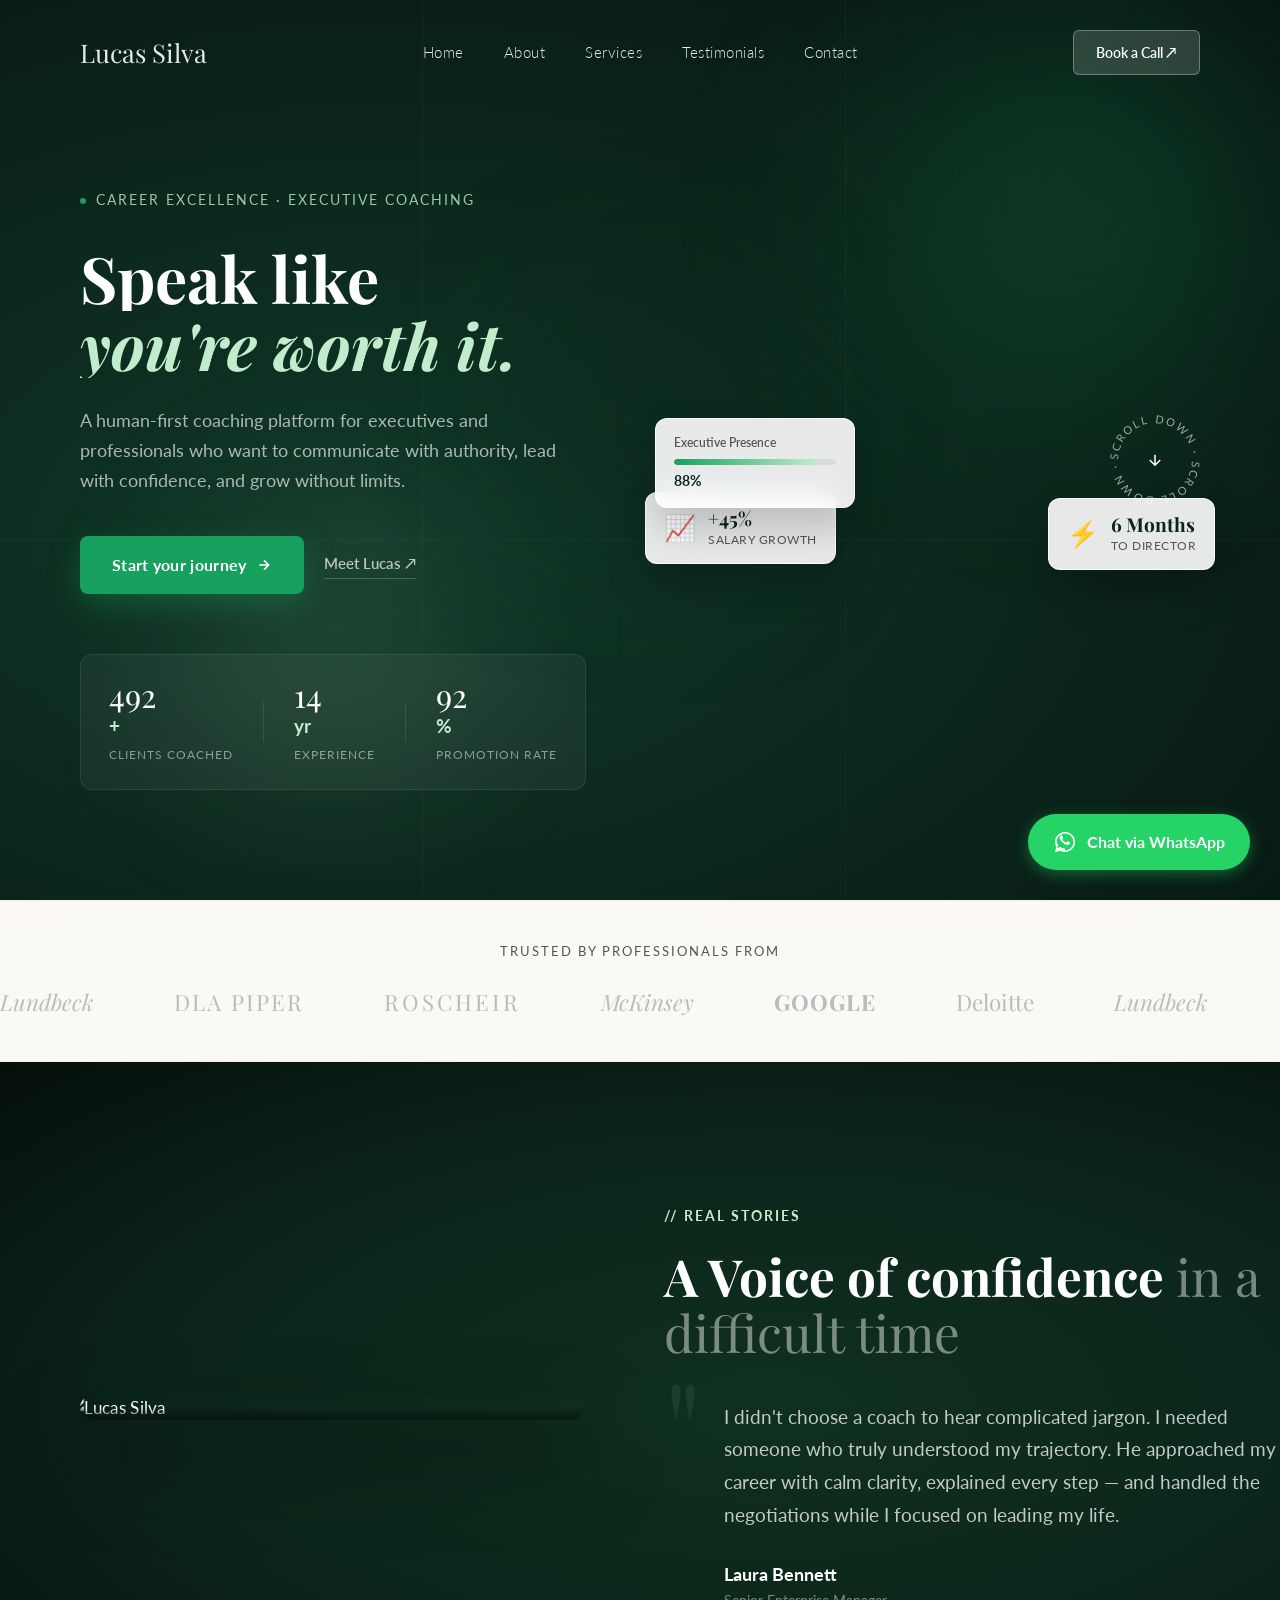
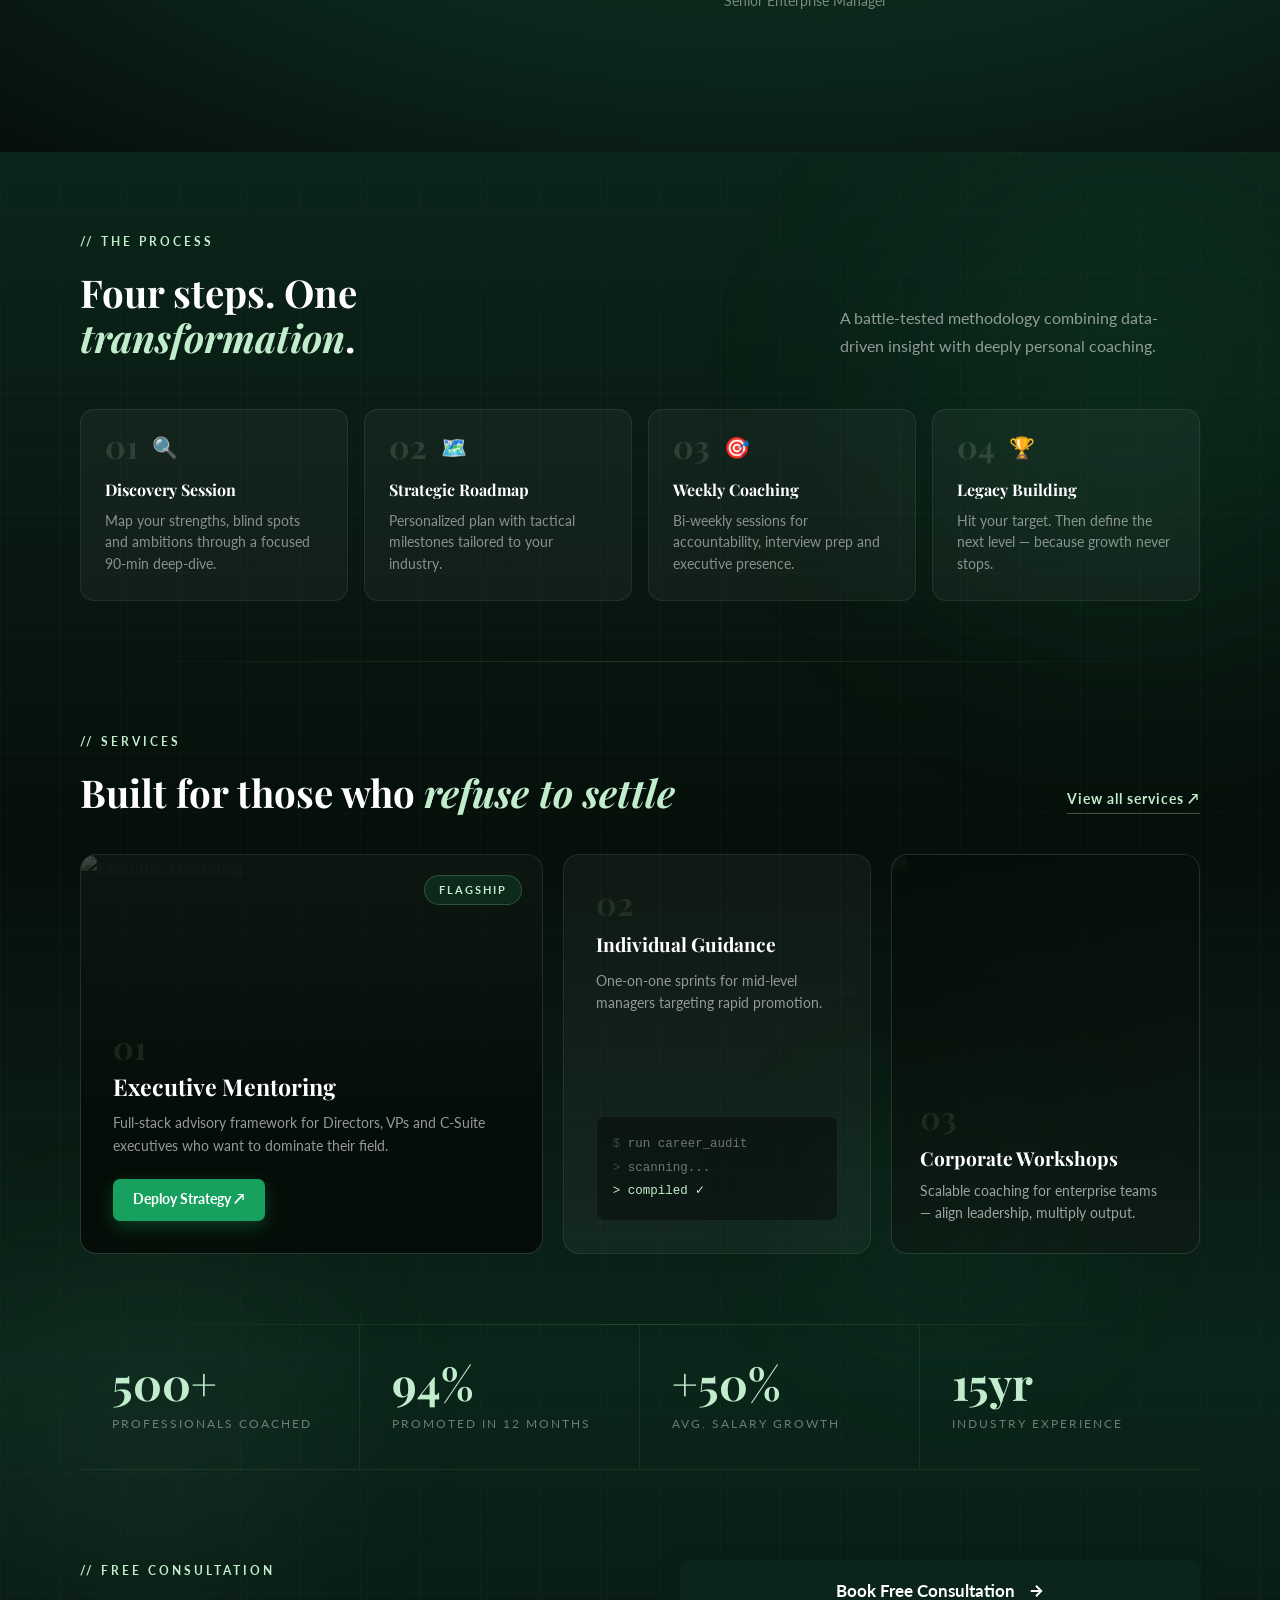
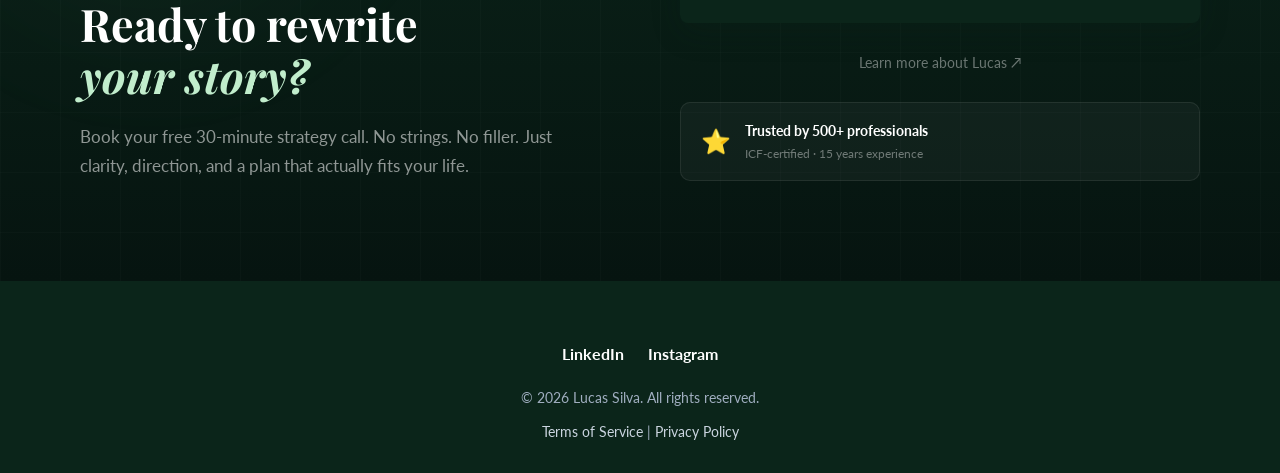
==== index.html @ 9489b270 "Add files via upload" ====
<!DOCTYPE html>
<html lang="en">
<head>
    <meta charset="UTF-8">
    <meta name="viewport" content="width=device-width, initial-scale=1.0">
    <title>Lucas Silva | Career Coach</title>
    <meta name="description" content="Lucas Silva — elite career coaching for executives and professionals who refuse to settle. Transform your trajectory.">
    <link href="https://fonts.googleapis.com/css2?family=Playfair+Display:ital,wght@0,600;0,700;1,600&family=Lato:wght@300;400;700&display=swap" rel="stylesheet">
    <link rel="stylesheet" href="style.css">
</head>
<body>

    <!-- Navigation -->
    <nav id="main-nav" class="nav-transparent">
        <div class="container nav-container">
            <a href="index.html" class="logo">Lucas Silva</a>
            <div class="nav-links">
                <a href="index.html">Home</a>
                <a href="about.html">About</a>
                <a href="services.html">Services</a>
                <a href="testimonials.html">Testimonials</a>
                <a href="index.html#consultation">Contact</a>
            </div>
            <a href="#consultation" class="nav-cta-btn">Book a Call ↗</a>
        </div>
    </nav>

    <!-- ============================================================
         HERO — Full-Screen Immersive with Cursor Trail & Split Layout
    ============================================================ -->
    <section class="hero-v2" id="hero">
        <!-- Animated background texture -->
        <div class="hero-bg-mesh">
            <div class="mesh-orb orb-1"></div>
            <div class="mesh-orb orb-2"></div>
            <div class="mesh-orb orb-3"></div>
        </div>

        <!-- Grid lines decoration -->
        <div class="hero-grid-lines">
            <div class="hgl hgl-1"></div>
            <div class="hgl hgl-2"></div>
            <div class="hgl hgl-3"></div>
        </div>

        <!-- Left column: Typography -->
        <div class="hero-v2-content">
            <div class="hero-eyebrow">
                <span class="eyebrow-dot"></span>
                <span>Career Excellence · Executive Coaching</span>
            </div>

            <h1 class="hero-v2-headline">
                <span class="line-reveal line-1">Speak like</span>
                <span class="line-reveal line-2">you're worth it.</span>
            </h1>

            <p class="hero-v2-sub">A human-first coaching platform for executives and professionals who want to communicate with authority, lead with confidence, and grow without limits.</p>

            <div class="hero-v2-actions">
                <a href="#consultation" class="hero-cta-primary">
                    Start your journey
                    <svg width="16" height="16" viewBox="0 0 24 24" fill="none" stroke="currentColor" stroke-width="2.5"><path d="M5 12h14M12 5l7 7-7 7"/></svg>
                </a>
                <a href="about.html" class="hero-cta-ghost">Meet Lucas ↗</a>
            </div>

            <!-- Live metrics row -->
            <div class="hero-metrics-strip">
                <div class="metric-item">
                    <span class="metric-num" data-target="500">0</span><span class="metric-unit">+</span>
                    <span class="metric-desc">Clients Coached</span>
                </div>
                <div class="metric-divider"></div>
                <div class="metric-item">
                    <span class="metric-num" data-target="15">0</span><span class="metric-unit">yr</span>
                    <span class="metric-desc">Experience</span>
                </div>
                <div class="metric-divider"></div>
                <div class="metric-item">
                    <span class="metric-num" data-target="94">0</span><span class="metric-unit">%</span>
                    <span class="metric-desc">Promotion Rate</span>
                </div>
            </div>
        </div>

        <!-- Right column: Portrait + floating UI cards -->
        <div class="hero-v2-visual">
            <div class="hero-portrait-wrap">
                <img src="joao_hero.png" alt="Lucas Silva" class="hero-portrait-img" id="heroPortrait">

                <!-- Floating stat cards -->
                <div class="float-card fc-1">
                    <div class="fc-icon">📈</div>
                    <div class="fc-text">
                        <span class="fc-val">+45%</span>
                        <span class="fc-label">Salary growth</span>
                    </div>
                </div>

                <div class="float-card fc-2">
                    <div class="fc-icon">⚡</div>
                    <div class="fc-text">
                        <span class="fc-val">6 Months</span>
                        <span class="fc-label">To Director</span>
                    </div>
                </div>

                <div class="float-card fc-3">
                    <div class="fc-bar-wrap">
                        <div class="fc-bar-label">Executive Presence</div>
                        <div class="fc-bar-track"><div class="fc-bar-fill" style="width:88%"></div></div>
                        <div class="fc-bar-pct">88%</div>
                    </div>
                </div>

                <!-- Scroll cue badge -->
                <div class="hero-scroll-badge">
                    <div class="scroll-ring">
                        <svg class="scroll-ring-text" viewBox="0 0 100 100" width="100" height="100">
                            <path id="scroll-circle" d="M 50,50 m -37,0 a 37,37 0 1,1 74,0 a 37,37 0 1,1 -74,0" fill="none"/>
                            <text>
                                <textPath href="#scroll-circle" startOffset="0%">scroll down · scroll down · scroll · </textPath>
                            </text>
                        </svg>
                        <svg class="scroll-arrow" width="18" height="18" viewBox="0 0 24 24" fill="none" stroke="currentColor" stroke-width="2"><path d="M12 5v14M5 12l7 7 7-7"/></svg>
                    </div>
                </div>
            </div>
        </div>
    </section>

    <!-- ============================================================
         MARQUEE TRUST BAR (auto-scrolling logos)
    ============================================================ -->
    <div class="trust-marquee-wrap">
        <p class="trust-marquee-label">Trusted by professionals from</p>
        <div class="trust-marquee">
            <div class="marquee-track">
                <span class="mq-logo" style="font-family: 'Playfair Display', serif; font-style: italic;">Lundbeck</span>
                <span class="mq-logo" style="letter-spacing: 2px; font-weight: 300;">DLA PIPER</span>
                <span class="mq-logo" style="letter-spacing: 3px;">ROSCHEIR</span>
                <span class="mq-logo" style="font-style: italic;">McKinsey</span>
                <span class="mq-logo" style="font-weight: 700; letter-spacing: 1px;">GOOGLE</span>
                <span class="mq-logo">Deloitte</span>
                <!-- Duplicate for infinite loop -->
                <span class="mq-logo" style="font-family: 'Playfair Display', serif; font-style: italic;">Lundbeck</span>
                <span class="mq-logo" style="letter-spacing: 2px; font-weight: 300;">DLA PIPER</span>
                <span class="mq-logo" style="letter-spacing: 3px;">ROSCHEIR</span>
                <span class="mq-logo" style="font-style: italic;">McKinsey</span>
                <span class="mq-logo" style="font-weight: 700; letter-spacing: 1px;">GOOGLE</span>
                <span class="mq-logo">Deloitte</span>
            </div>
        </div>
    </div>

    <!-- ============================================================
         EDITORIAL ABOUT (Real client quote with big portrait)
    ============================================================ -->
    <section class="editorial-dark">
        <div class="editorial-grid">
            <div class="editorial-image hidden-fade-up">
                <img src="joao_profile.png" alt="Lucas Silva">
            </div>
            <div class="editorial-content">
                <span class="editorial-tag">// Real Stories</span>
                <h2 class="hidden-fade-up">A Voice of confidence <span class="text-muted">in a difficult time</span></h2>

                <div class="editorial-quote-block hidden-fade-up">
                    <div class="large-quote-mark">"</div>
                    <div class="quote-text">
                        <p>I didn't choose a coach to hear complicated jargon. I needed someone who truly understood my trajectory. He approached my career with calm clarity, explained every step — and handled the negotiations while I focused on leading my life.</p>
                        <div class="quote-author">
                            <span class="author-name">Laura Bennett</span>
                            <span class="author-title">Senior Enterprise Manager</span>
                        </div>
                    </div>
                </div>
            </div>
        </div>
    </section>


    <!-- ============================================================
         LOWER HOME — One seamless dark mega-block
         Process → Services → Stats → CTA
    ============================================================ -->
    <div style="background: linear-gradient(180deg, #0b251a 0%, #060f0a 40%, #0b251a 70%, #061410 100%); position: relative; overflow: hidden;">

        <!-- Decorative orbs (shared across all sub-sections) -->
        <div style="position:absolute; width:700px; height:700px; background:radial-gradient(circle, rgba(24,160,94,0.12) 0%, transparent 70%); border-radius:50%; filter:blur(80px); top:-100px; right:-200px; pointer-events:none;"></div>
        <div style="position:absolute; width:500px; height:500px; background:radial-gradient(circle, rgba(193,237,204,0.06) 0%, transparent 70%); border-radius:50%; filter:blur(80px); bottom:200px; left:-100px; pointer-events:none;"></div>
        <div style="position:absolute; width:400px; height:400px; background:radial-gradient(circle, rgba(24,160,94,0.08) 0%, transparent 70%); border-radius:50%; filter:blur(60px); top:50%; right:10%; pointer-events:none;"></div>

        <!-- Subtle grid texture overlay -->
        <div style="position:absolute; inset:0; background-image: linear-gradient(rgba(255,255,255,0.015) 1px, transparent 1px), linear-gradient(90deg, rgba(255,255,255,0.015) 1px, transparent 1px); background-size: 60px 60px; pointer-events:none; z-index:0;"></div>

        <div style="position:relative; z-index:2; max-width:1200px; margin:0 auto; padding:0 40px;">

            <!-- ─── PROCESS STRIP ─── -->
            <div style="padding: 80px 0 60px;" class="hidden-fade-up">

                <div style="display:flex; align-items:flex-end; justify-content:space-between; margin-bottom:50px; gap:20px; flex-wrap:wrap;">
                    <div>
                        <div class="green-label">// THE PROCESS</div>
                        <h2 class="dark-headline" style="font-size:clamp(1.8rem,3vw,2.6rem); margin-bottom:0; max-width:460px;">Four steps. One <em>transformation</em>.</h2>
                    </div>
                    <p class="dark-subtext" style="max-width:360px; font-size:1rem;">A battle-tested methodology combining data-driven insight with deeply personal coaching.</p>
                </div>

                <!-- Horizontal numbered steps — compact -->
                <div style="display:grid; grid-template-columns:repeat(4,1fr); gap:16px;">
                    <div class="process-step-pill hidden-fade-up" style="transition-delay:0s">
                        <div style="display:flex; align-items:center; gap:14px; padding:20px 24px 14px;">
                            <span style="font-family:var(--font-heading); font-size:2rem; color:rgba(193,237,204,0.15); font-weight:700; line-height:1; flex-shrink:0;">01</span>
                            <span style="font-size:1.3rem;">🔍</span>
                        </div>
                        <div style="padding:0 24px 24px;">
                            <h4 style="color:white; font-size:1rem; margin-bottom:8px; font-weight:700;">Discovery Session</h4>
                            <p style="color:rgba(255,255,255,0.5); font-size:0.85rem; line-height:1.6; margin:0;">Map your strengths, blind spots and ambitions through a focused 90-min deep-dive.</p>
                        </div>
                        <div class="step-bar-accent"></div>
                    </div>

                    <div class="process-step-pill hidden-fade-up" style="transition-delay:0.08s">
                        <div style="display:flex; align-items:center; gap:14px; padding:20px 24px 14px;">
                            <span style="font-family:var(--font-heading); font-size:2rem; color:rgba(193,237,204,0.15); font-weight:700; line-height:1; flex-shrink:0;">02</span>
                            <span style="font-size:1.3rem;">🗺️</span>
                        </div>
                        <div style="padding:0 24px 24px;">
                            <h4 style="color:white; font-size:1rem; margin-bottom:8px; font-weight:700;">Strategic Roadmap</h4>
                            <p style="color:rgba(255,255,255,0.5); font-size:0.85rem; line-height:1.6; margin:0;">Personalized plan with tactical milestones tailored to your industry.</p>
                        </div>
                        <div class="step-bar-accent"></div>
                    </div>

                    <div class="process-step-pill hidden-fade-up" style="transition-delay:0.16s">
                        <div style="display:flex; align-items:center; gap:14px; padding:20px 24px 14px;">
                            <span style="font-family:var(--font-heading); font-size:2rem; color:rgba(193,237,204,0.15); font-weight:700; line-height:1; flex-shrink:0;">03</span>
                            <span style="font-size:1.3rem;">🎯</span>
                        </div>
                        <div style="padding:0 24px 24px;">
                            <h4 style="color:white; font-size:1rem; margin-bottom:8px; font-weight:700;">Weekly Coaching</h4>
                            <p style="color:rgba(255,255,255,0.5); font-size:0.85rem; line-height:1.6; margin:0;">Bi-weekly sessions for accountability, interview prep and executive presence.</p>
                        </div>
                        <div class="step-bar-accent"></div>
                    </div>

                    <div class="process-step-pill hidden-fade-up" style="transition-delay:0.24s">
                        <div style="display:flex; align-items:center; gap:14px; padding:20px 24px 14px;">
                            <span style="font-family:var(--font-heading); font-size:2rem; color:rgba(193,237,204,0.15); font-weight:700; line-height:1; flex-shrink:0;">04</span>
                            <span style="font-size:1.3rem;">🏆</span>
                        </div>
                        <div style="padding:0 24px 24px;">
                            <h4 style="color:white; font-size:1rem; margin-bottom:8px; font-weight:700;">Legacy Building</h4>
                            <p style="color:rgba(255,255,255,0.5); font-size:0.85rem; line-height:1.6; margin:0;">Hit your target. Then define the next level — because growth never stops.</p>
                        </div>
                        <div class="step-bar-accent"></div>
                    </div>
                </div>
            </div>

            <!-- Divider line -->
            <div style="height:1px; background:linear-gradient(90deg, transparent, rgba(193,237,204,0.15), transparent); margin:0 0 70px;"></div>

            <!-- ─── SERVICES GRID ─── -->
            <div style="padding-bottom:70px;" class="hidden-fade-up">
                <div style="display:flex; align-items:flex-end; justify-content:space-between; margin-bottom:40px; gap:20px;">
                    <div>
                        <div class="green-label">// SERVICES</div>
                        <h2 class="dark-headline" style="font-size:clamp(1.8rem,3vw,2.6rem); margin-bottom:0;">Built for those who <em>refuse to settle</em></h2>
                    </div>
                    <a href="services.html" style="color:var(--secondary-color); font-size:0.85rem; font-weight:700; letter-spacing:1px; border-bottom:1px solid rgba(193,237,204,0.3); padding-bottom:2px; white-space:nowrap; transition:color 0.2s;">View all services ↗</a>
                </div>

                <!-- 3-col asymmetric grid -->
                <div style="display:grid; grid-template-columns:1.5fr 1fr 1fr; gap:20px; min-height:400px;">

                    <!-- Card A: Executive (tall, image bg) -->
                    <div class="svc-card-dark" style="position:relative; overflow:hidden; min-height:380px; display:flex; flex-direction:column; justify-content:flex-end; padding:0;">
                        <img src="joao_hero.png" alt="Executive Mentoring" style="position:absolute; inset:0; width:100%; height:100%; object-fit:cover; object-position:top center; opacity:0.3; filter:saturate(0.5); transition:transform 0.6s ease; transform-origin:center;">
                        <div style="position:absolute; inset:0; background:linear-gradient(to top, rgba(4,12,7,0.97) 35%, rgba(4,12,7,0.25) 100%);"></div>
                        <div style="position:absolute; top:20px; right:20px; background:rgba(24,160,94,0.15); border:1px solid rgba(193,237,204,0.2); border-radius:50px; padding:5px 14px; font-size:0.7rem; letter-spacing:2px; text-transform:uppercase; color:var(--secondary-color); font-weight:700;">Flagship</div>
                        <div style="position:relative; z-index:2; padding:32px;">
                            <div style="font-family:var(--font-heading); font-size:2rem; color:rgba(193,237,204,0.1); font-weight:700; line-height:1; margin-bottom:10px;">01</div>
                            <h3 style="color:white; font-size:1.45rem; margin-bottom:10px; line-height:1.2;">Executive Mentoring</h3>
                            <p style="color:rgba(255,255,255,0.58); font-size:0.88rem; line-height:1.65; margin-bottom:22px;">Full-stack advisory framework for Directors, VPs and C-Suite executives who want to dominate their field.</p>
                            <a href="services.html" style="display:inline-flex; align-items:center; gap:8px; background:var(--accent-color); color:white; padding:10px 20px; border-radius:7px; font-weight:700; font-size:0.85rem; box-shadow:0 6px 18px rgba(24,160,94,0.32); transition:transform 0.2s, background 0.2s;">Deploy Strategy ↗</a>
                        </div>
                    </div>

                    <!-- Card B: Individual -->
                    <div class="svc-card-dark" style="display:flex; flex-direction:column; justify-content:space-between;">
                        <div>
                            <div style="font-family:var(--font-heading); font-size:2rem; color:rgba(193,237,204,0.1); font-weight:700; line-height:1; margin-bottom:10px;">02</div>
                            <h3 style="color:white; font-size:1.2rem; margin-bottom:10px;">Individual Guidance</h3>
                            <p style="color:rgba(255,255,255,0.55); font-size:0.85rem; line-height:1.65;">One-on-one sprints for mid-level managers targeting rapid promotion.</p>
                        </div>
                        <div style="background:rgba(0,0,0,0.35); border:1px solid rgba(255,255,255,0.06); border-radius:8px; padding:16px; font-family:monospace; font-size:0.78rem; color:rgba(255,255,255,0.4); line-height:1.9; margin-top:24px;">
                            <span style="color:rgba(255,255,255,0.2);">$ </span>run career_audit<br>
                            <span style="color:rgba(255,255,255,0.2);">&gt; </span>scanning...<br>
                            <span style="color:var(--secondary-color);">&gt; compiled ✓</span>
                        </div>
                    </div>

                    <!-- Card C: Workshops (image) -->
                    <div class="svc-card-dark" style="position:relative; overflow:hidden; min-height:320px; padding:0;">
                        <img src="joao_workshop.png" alt="Workshops" style="position:absolute; inset:0; width:100%; height:100%; object-fit:cover; object-position:center; opacity:0.45; filter:brightness(0.7); transition:transform 0.6s ease;">
                        <div style="position:absolute; inset:0; background:linear-gradient(160deg, rgba(4,12,7,0.9) 0%, rgba(4,12,7,0.4) 100%);"></div>
                        <div style="position:relative; z-index:2; padding:28px; height:100%; display:flex; flex-direction:column; justify-content:flex-end;">
                            <div style="font-family:var(--font-heading); font-size:2rem; color:rgba(193,237,204,0.1); font-weight:700; line-height:1; margin-bottom:10px;">03</div>
                            <h3 style="color:white; font-size:1.2rem; margin-bottom:8px;">Corporate Workshops</h3>
                            <p style="color:rgba(255,255,255,0.6); font-size:0.85rem; line-height:1.6;">Scalable coaching for enterprise teams — align leadership, multiply output.</p>
                        </div>
                    </div>
                </div>
            </div>

            <!-- Divider -->
            <div style="height:1px; background:linear-gradient(90deg, transparent, rgba(193,237,204,0.15), transparent); margin:0 0 0;"></div>

            <!-- ─── STATS STRIP ─── -->
            <div style="display:grid; grid-template-columns:repeat(4,1fr); border-bottom:1px solid rgba(193,237,204,0.08);" class="hidden-fade-up">
                <div style="padding:36px 32px; border-right:1px solid rgba(255,255,255,0.06);">
                    <div style="font-family:var(--font-heading); font-size:2.8rem; color:var(--secondary-color); font-weight:700; line-height:1; margin-bottom:8px;">500+</div>
                    <div style="font-size:0.75rem; letter-spacing:2px; text-transform:uppercase; color:rgba(255,255,255,0.4);">Professionals Coached</div>
                </div>
                <div style="padding:36px 32px; border-right:1px solid rgba(255,255,255,0.06);">
                    <div style="font-family:var(--font-heading); font-size:2.8rem; color:var(--secondary-color); font-weight:700; line-height:1; margin-bottom:8px;">94%</div>
                    <div style="font-size:0.75rem; letter-spacing:2px; text-transform:uppercase; color:rgba(255,255,255,0.4);">Promoted in 12 months</div>
                </div>
                <div style="padding:36px 32px; border-right:1px solid rgba(255,255,255,0.06);">
                    <div style="font-family:var(--font-heading); font-size:2.8rem; color:var(--secondary-color); font-weight:700; line-height:1; margin-bottom:8px;">+50%</div>
                    <div style="font-size:0.75rem; letter-spacing:2px; text-transform:uppercase; color:rgba(255,255,255,0.4);">Avg. Salary Growth</div>
                </div>
                <div style="padding:36px 32px;">
                    <div style="font-family:var(--font-heading); font-size:2.8rem; color:var(--secondary-color); font-weight:700; line-height:1; margin-bottom:8px;">15yr</div>
                    <div style="font-size:0.75rem; letter-spacing:2px; text-transform:uppercase; color:rgba(255,255,255,0.4);">Industry Experience</div>
                </div>
            </div>

            <!-- ─── CTA ─── -->
            <div style="padding:90px 0 100px; display:grid; grid-template-columns:1fr 1fr; gap:80px; align-items:center;" class="hidden-section"><span id="consultation" style="position:absolute; margin-top:-80px;"></span>
                <div>
                    <div class="green-label">// FREE CONSULTATION</div>
                    <h2 class="dark-headline" style="font-size:clamp(2rem,3.5vw,3rem); margin-bottom:20px;">Ready to rewrite<br><em>your story?</em></h2>
                    <p style="color:rgba(255,255,255,0.55); font-size:1.05rem; line-height:1.75;">Book your free 30-minute strategy call. No strings. No filler. Just clarity, direction, and a plan that actually fits your life.</p>
                </div>
                <div style="display:flex; flex-direction:column; gap:16px; align-items:flex-start;">
                    <a href="https://wa.me/1234567890?text=Hello,%20I%E2%80%99m%20interested%20in%20booking%20a%20consultation%20with%20Jo%C3%A3o%20Silva."
                       class="cta-button-v2" target="_blank" rel="noopener noreferrer" style="width:100%; display:flex; justify-content:center;">
                       Book Free Consultation
                       <svg width="18" height="18" viewBox="0 0 24 24" fill="none" stroke="currentColor" stroke-width="2.5"><path d="M5 12h14M12 5l7 7-7 7"/></svg>
                    </a>
                    <a href="about.html" style="display:flex; align-items:center; gap:10px; color:rgba(255,255,255,0.4); font-size:0.9rem; transition:color 0.2s; width:100%; justify-content:center; padding:12px;">
                        Learn more about Lucas ↗
                    </a>
                    <!-- Trust signal -->
                    <div style="background:rgba(255,255,255,0.04); border:1px solid rgba(255,255,255,0.08); border-radius:10px; padding:16px 20px; width:100%; display:flex; align-items:center; gap:14px;">
                        <div style="font-size:1.5rem;">⭐</div>
                        <div>
                            <div style="color:white; font-weight:700; font-size:0.9rem; margin-bottom:2px;">Trusted by 500+ professionals</div>
                            <div style="color:rgba(255,255,255,0.4); font-size:0.78rem;">ICF-certified · 15 years experience</div>
                        </div>
                    </div>
                </div>
            </div>

        </div>
    </div>



    <!-- WhatsApp Floating Button -->
    <a href="https://wa.me/1234567890?text=Hello,%20I%E2%80%99m%20interested%20in%20booking%20a%20consultation%20with%20Jo%C3%A3o%20Silva." class="whatsapp-float" target="_blank" rel="noopener noreferrer">
        <svg viewBox="0 0 32 32" width="24" height="24" fill="white">
            <path d="M16 2.667C8.636 2.667 2.667 8.636 2.667 16c0 2.344.609 4.615 1.765 6.615L2.667 29.333l6.896-1.807a13.23 13.23 0 006.437 1.672h.005c7.364 0 13.333-5.969 13.333-13.333S23.364 2.667 16 2.667zm0 21.933a11.11 11.11 0 01-5.698-1.573l-.406-.24-4.24 1.115 1.135-4.135-.265-.422A11.144 11.144 0 014.8 16c0-6.188 5.036-11.224 11.224-11.224S27.248 9.813 27.248 16c0 6.188-5.036 11.224-11.224 11.224zm6.162-8.411c-.339-.166-2.005-.989-2.318-1.104-.312-.115-.541-.166-.766.166-.234.339-.875 1.104-1.073 1.328-.193.234-.401.265-.74.099-.338-.166-1.432-.526-2.73-1.682-.136-.12-.266-.245-.391-.37-.88-.887-1.47-1.92-1.64-2.213-.172-.297-.015-.463.151-.63.156-.151.339-.396.505-.594.167-.193.224-.339.339-.562.115-.224.057-.427-.026-.594-.083-.166-.766-1.849-1.052-2.531-.281-.667-.568-.578-.766-.588h-.651c-.224 0-.594.083-.906.422-.312.339-1.198 1.172-1.198 2.854 0 1.682 1.224 3.307 1.396 3.536.167.224 2.417 3.693 5.86 5.177 2.146.927 3.016 1.057 3.979 1.005.958-.052 2.005-.818 2.286-1.61.281-.792.281-1.469.198-1.61-.083-.141-.307-.224-.651-.391v-.005z"></path>
        </svg>
        <span>Chat via WhatsApp</span>
    </a>

    <!-- Footer -->
    <footer>
        <div class="container footer-content">
            <div class="social-links">
                <a href="#" aria-label="LinkedIn">LinkedIn</a>
                <a href="#" aria-label="Instagram">Instagram</a>
            </div>
            <div class="footer-legal">
                <p>&copy; 2026 Lucas Silva. All rights reserved.</p>
                <p><a href="#">Terms of Service</a> | <a href="#">Privacy Policy</a></p>
            </div>
        </div>
    </footer>

    <script src="script.js"></script>
</body>
</html>
---- style.css ----
@import url('https://fonts.googleapis.com/css2?family=Playfair+Display:ital,wght@0,600;0,700;1,600&family=Lato:wght@300;400;700&display=swap');

/* ================================================================
   NEW HOME PAGE: Hero V2, Marquee, How-it-Works, Results
================================================================ */

/* --- NAV (glass scroll effect) --- */
#main-nav {
    position: fixed;
    top: 0; left: 0; width: 100%;
    z-index: 1000;
    transition: background 0.4s ease, box-shadow 0.4s ease;
    padding: 0;
}
#main-nav.nav-transparent { background: transparent; box-shadow: none; }
#main-nav.nav-scrolled {
    background: rgba(255,255,255,0.92);
    backdrop-filter: blur(12px);
    -webkit-backdrop-filter: blur(12px);
    box-shadow: 0 1px 20px rgba(0,0,0,0.06);
}
#main-nav.nav-scrolled .logo,
#main-nav.nav-scrolled .nav-links a { color: var(--primary-color); opacity: 1; }
#main-nav.nav-transparent .logo,
#main-nav.nav-transparent .nav-links a { color: white; opacity: 0.9; }
#main-nav.nav-transparent .logo { color: white; }
.nav-container { padding: 28px 40px; }
.nav-cta-btn {
    background: var(--accent-color);
    color: white;
    padding: 10px 22px;
    border-radius: 6px;
    font-weight: 600;
    font-size: 0.9rem;
    transition: transform 0.2s, background 0.2s;
}
.nav-cta-btn:hover { transform: translateY(-2px); background: var(--primary-color); color: white; }
#main-nav.nav-transparent .nav-cta-btn { background: rgba(255,255,255,0.15); border: 1px solid rgba(255,255,255,0.3); color: white; }
#main-nav.nav-transparent .nav-cta-btn:hover { background: white; color: var(--primary-color); }

/* --- HERO V2 --- */
.hero-v2 {
    position: relative;
    min-height: 100vh;
    background: radial-gradient(ellipse at 30% 60%, #103828 0%, #0b251a 55%, #061410 100%);
    display: grid;
    grid-template-columns: 1fr 1fr;
    align-items: center;
    overflow: hidden;
    padding: 0 80px;
    gap: 60px;
}
/* Animated mesh background */
.hero-bg-mesh { position: absolute; inset: 0; pointer-events: none; }
.mesh-orb {
    position: absolute;
    border-radius: 50%;
    filter: blur(80px);
    animation: orbFloat 12s ease-in-out infinite alternate;
}
.orb-1 { width: 600px; height: 600px; background: radial-gradient(circle, rgba(24,160,94,0.25) 0%, transparent 70%); top: -100px; right: -100px; animation-delay: 0s; }
.orb-2 { width: 400px; height: 400px; background: radial-gradient(circle, rgba(193,237,204,0.15) 0%, transparent 70%); bottom: 50px; left: 10%; animation-delay: -4s; }
.orb-3 { width: 300px; height: 300px; background: radial-gradient(circle, rgba(11,37,26,0.8) 0%, transparent 70%); top: 30%; left: 40%; animation-delay: -7s; }
@keyframes orbFloat {
    0% { transform: translate(0,0) scale(1); }
    100% { transform: translate(30px, -40px) scale(1.1); }
}

/* Grid lines overlay */
.hero-grid-lines { position: absolute; inset: 0; pointer-events: none; overflow: hidden; }
.hgl {
    position: absolute;
    background: rgba(255,255,255,0.03);
}
.hgl-1 { width: 1px; height: 100%; top: 0; left: 33%; }
.hgl-2 { width: 1px; height: 100%; top: 0; left: 66%; }
.hgl-3 { width: 100%; height: 1px; top: 60%; left: 0; }

/* Left content */
.hero-v2-content {
    position: relative;
    z-index: 10;
    padding: 160px 0 80px;
}
.hero-eyebrow {
    display: flex;
    align-items: center;
    gap: 10px;
    color: rgba(193,237,204,0.8);
    font-size: 0.85rem;
    letter-spacing: 2px;
    text-transform: uppercase;
    margin-bottom: 32px;
    font-family: var(--font-body);
}
.eyebrow-dot {
    width: 6px; height: 6px;
    background: var(--accent-color);
    border-radius: 50%;
    animation: pulseDot 2s infinite;
}

.hero-v2-headline {
    font-family: var(--font-heading);
    font-size: clamp(3rem, 5vw, 5.5rem);
    line-height: 1.05;
    color: white;
    margin-bottom: 28px;
    display: flex;
    flex-direction: column;
}
.line-reveal {
    display: block;
    overflow: hidden;
    animation: lineSlideIn 0.9s cubic-bezier(0.165, 0.84, 0.44, 1) both;
}
.line-1 { animation-delay: 0.2s; }
.line-2 {
    animation-delay: 0.4s;
    font-style: italic;
    color: var(--secondary-color);
}
@keyframes lineSlideIn {
    from { transform: translateY(100%); opacity: 0; }
    to   { transform: translateY(0);    opacity: 1; }
}

.hero-v2-sub {
    font-size: 1.1rem;
    color: rgba(255,255,255,0.65);
    line-height: 1.7;
    max-width: 480px;
    margin-bottom: 40px;
    animation: fadeUp 0.8s ease 0.6s both;
}
@keyframes fadeUp {
    from { opacity: 0; transform: translateY(20px); }
    to   { opacity: 1; transform: translateY(0); }
}

.hero-v2-actions {
    display: flex;
    align-items: center;
    gap: 20px;
    margin-bottom: 60px;
    animation: fadeUp 0.8s ease 0.8s both;
}
.hero-cta-primary {
    display: inline-flex;
    align-items: center;
    gap: 10px;
    background: var(--accent-color);
    color: white;
    padding: 16px 32px;
    border-radius: 8px;
    font-weight: 700;
    font-size: 1rem;
    letter-spacing: 0.3px;
    transition: transform 0.25s, box-shadow 0.25s, background 0.25s;
    box-shadow: 0 10px 30px rgba(24,160,94,0.35);
}
.hero-cta-primary:hover { transform: translateY(-3px); box-shadow: 0 15px 40px rgba(24,160,94,0.5); background: #15bf72; color: white; }
.hero-cta-ghost {
    color: rgba(255,255,255,0.7);
    font-weight: 600;
    font-size: 0.95rem;
    border-bottom: 1px solid rgba(255,255,255,0.2);
    padding-bottom: 2px;
    transition: color 0.2s, border-color 0.2s;
}
.hero-cta-ghost:hover { color: white; border-color: white; }

/* Metrics strip */
.hero-metrics-strip {
    display: flex;
    align-items: center;
    gap: 30px;
    animation: fadeUp 0.8s ease 1.0s both;
    padding: 24px 28px;
    background: rgba(255,255,255,0.05);
    border: 1px solid rgba(255,255,255,0.08);
    border-radius: 12px;
    backdrop-filter: blur(10px);
    width: fit-content;
}
.metric-item { display: flex; flex-direction: column; }
.metric-num {
    font-family: var(--font-heading);
    font-size: 2rem;
    color: white;
    line-height: 1;
    display: inline;
}
.metric-unit { font-size: 1.2rem; color: var(--secondary-color); font-weight: 700; }
.metric-desc { font-size: 0.75rem; color: rgba(255,255,255,0.5); text-transform: uppercase; letter-spacing: 1px; margin-top: 4px; }
.metric-divider { width: 1px; height: 40px; background: rgba(255,255,255,0.1); }

/* Right portrait + floating cards */
.hero-v2-visual {
    position: relative;
    z-index: 10;
    display: flex;
    justify-content: center;
    align-items: flex-end;
    padding-top: 100px;
}
.hero-portrait-wrap {
    position: relative;
    width: 100%;
    max-width: 500px;
}
.hero-portrait-img {
    width: 100%;
    height: 75vh;
    object-fit: cover;
    object-position: top center;
    -webkit-mask-image: linear-gradient(to top, transparent 0%, black 20%);
    mask-image: linear-gradient(to top, transparent 0%, black 20%);
    animation: fadeUp 1s ease 0.3s both;
}

/* Floating stat cards */
.float-card {
    position: absolute;
    background: rgba(255,255,255,0.9);
    backdrop-filter: blur(12px);
    -webkit-backdrop-filter: blur(12px);
    border: 1px solid rgba(255,255,255,0.9);
    border-radius: 12px;
    padding: 14px 18px;
    box-shadow: 0 20px 40px rgba(0,0,0,0.2);
    animation: floatPill 6s ease-in-out infinite;
}
.float-card.fc-1 {
    top: 18%;
    left: -40px;
    display: flex;
    align-items: center;
    gap: 12px;
    animation-delay: 0s;
}
.float-card.fc-2 {
    top: 42%;
    right: -30px;
    display: flex;
    align-items: center;
    gap: 12px;
    animation-delay: 2s;
}
.float-card.fc-3 {
    bottom: 20%;
    left: -30px;
    min-width: 200px;
    animation-delay: 4s;
}
.fc-icon { font-size: 1.6rem; line-height: 1; }
.fc-text { display: flex; flex-direction: column; }
.fc-val { font-family: var(--font-heading); font-size: 1.2rem; color: var(--primary-color); font-weight: 700; line-height: 1.2; }
.fc-label { font-size: 0.75rem; color: var(--text-muted); text-transform: uppercase; letter-spacing: 0.5px; }
.fc-bar-wrap { display: flex; flex-direction: column; gap: 6px; }
.fc-bar-label { font-size: 0.78rem; color: var(--text-muted); font-weight: 600; }
.fc-bar-track { background: rgba(0,0,0,0.06); border-radius: 4px; height: 6px; overflow: hidden; }
.fc-bar-fill { background: linear-gradient(90deg, var(--accent-color), var(--secondary-color)); height: 100%; border-radius: 4px; animation: barGrow 1.5s ease 1s both; }
@keyframes barGrow { from { width: 0; } }
.fc-bar-pct { font-size: 0.85rem; color: var(--primary-color); font-weight: 700; }

/* Scroll badge */
.hero-scroll-badge {
    position: absolute;
    bottom: 10%;
    right: -20px;
    animation: spinSlow 15s linear infinite;
}
.scroll-ring {
    width: 100px; height: 100px;
    position: relative;
    display: flex;
    align-items: center;
    justify-content: center;
}
.scroll-ring-text {
    position: absolute;
    top: 0; left: 0;
    animation: spinSlow 15s linear infinite;
}
.scroll-ring-text text {
    font-size: 11px;
    fill: rgba(255,255,255,0.6);
    font-family: var(--font-body);
    letter-spacing: 2px;
    text-transform: uppercase;
}
.scroll-arrow { position: relative; z-index: 2; color: white; }
@keyframes spinSlow { from { transform: rotate(0deg); } to { transform: rotate(360deg); } }

/* --- TRUST MARQUEE --- */
.trust-marquee-wrap {
    background: var(--bg-light);
    padding: 40px 0;
    border-top: 1px solid rgba(0,0,0,0.04);
    border-bottom: 1px solid rgba(0,0,0,0.04);
    overflow: hidden;
}
.trust-marquee-label {
    text-align: center;
    font-size: 0.8rem;
    letter-spacing: 2px;
    text-transform: uppercase;
    color: var(--text-muted);
    margin-bottom: 24px;
}
.trust-marquee { overflow: hidden; }
.marquee-track {
    display: flex;
    gap: 80px;
    width: max-content;
    align-items: center;
    animation: marqueeScroll 20s linear infinite;
}
.mq-logo {
    font-family: var(--font-heading);
    font-size: 1.4rem;
    color: #bbb;
    white-space: nowrap;
    transition: color 0.3s;
    cursor: default;
}
.mq-logo:hover { color: var(--primary-color); }
@keyframes marqueeScroll {
    from { transform: translateX(0); }
    to   { transform: translateX(-50%); }
}

/* --- HOW IT WORKS --- */
.how-it-works-section {
    background-color: var(--bg-light);
    padding: 140px 20px;
}
.hiw-header {
    max-width: 700px;
    margin: 0 auto 80px;
    text-align: center;
}
.hiw-header h2 {
    font-size: clamp(2rem, 3.5vw, 3rem);
    color: var(--primary-color);
    margin: 16px 0 20px;
    line-height: 1.2;
}
.hiw-header h2 em { font-style: italic; color: var(--accent-color); }
.hiw-header p { color: var(--text-muted); font-size: 1.1rem; }

.hiw-steps {
    max-width: 1100px;
    margin: 0 auto;
    display: flex;
    align-items: center;
    gap: 0;
}
.hiw-step {
    flex: 1;
    background: white;
    border: 1px solid rgba(0,0,0,0.05);
    border-radius: 16px;
    padding: 36px 30px;
    position: relative;
    box-shadow: 0 10px 30px rgba(0,0,0,0.04);
    transition: all 0.35s ease;
    cursor: default;
    text-align: center;
}
.hiw-step:hover {
    transform: translateY(-10px);
    box-shadow: 0 25px 50px rgba(24,160,94,0.1);
    border-color: rgba(24,160,94,0.25);
}
.hiw-step-num {
    font-family: var(--font-heading);
    font-size: 3.5rem;
    color: rgba(24,160,94,0.1);
    font-weight: 700;
    line-height: 1;
    margin-bottom: 12px;
}
.hiw-step-icon {
    font-size: 2.2rem;
    line-height: 1;
    margin-bottom: 16px;
}
.hiw-step-content h3 {
    font-size: 1.1rem;
    color: var(--primary-color);
    margin-bottom: 10px;
}
.hiw-step-content p {
    font-size: 0.9rem;
    color: var(--text-muted);
    line-height: 1.6;
}
.hiw-connector {
    width: 60px;
    flex-shrink: 0;
    height: 2px;
    background: linear-gradient(90deg, rgba(24,160,94,0.15), rgba(24,160,94,0.5), rgba(24,160,94,0.15));
    position: relative;
}
.hiw-connector::after {
    content: '›';
    position: absolute;
    top: 50%;
    left: 50%;
    transform: translate(-50%, -50%);
    color: var(--accent-color);
    font-size: 1.2rem;
    background: var(--bg-light);
    padding: 0 4px;
}

/* --- RESULTS SECTION --- */
.results-section {
    background: var(--primary-color);
    padding: 100px 0;
}
.results-header {
    max-width: 1200px;
    margin: 0 auto 60px;
    padding: 0 40px;
}
.results-header .editorial-tag { color: var(--secondary-color); margin-bottom: 12px; }
.results-header h2 { font-size: 2.5rem; color: white; }

.results-scroll-row {
    max-width: 1200px;
    margin: 0 auto;
    padding: 0 40px;
    display: grid;
    grid-template-columns: repeat(4, 1fr);
    gap: 24px;
}
.result-card {
    background: rgba(255,255,255,0.05);
    border: 1px solid rgba(255,255,255,0.08);
    border-radius: 16px;
    padding: 40px 30px;
    transition: all 0.35s ease;
    cursor: default;
}
.result-card:hover {
    background: rgba(255,255,255,0.08);
    border-color: rgba(193,237,204,0.3);
    transform: translateY(-6px);
}
.result-num {
    display: block;
    font-family: var(--font-heading);
    font-size: 3rem;
    color: var(--secondary-color);
    font-weight: 700;
    line-height: 1;
    margin-bottom: 12px;
}
.result-label {
    display: block;
    font-size: 0.9rem;
    color: rgba(255,255,255,0.55);
    text-transform: uppercase;
    letter-spacing: 0.5px;
    margin-bottom: 20px;
}
.result-bar {
    height: 3px;
    background: rgba(255,255,255,0.1);
    border-radius: 2px;
    position: relative;
    overflow: hidden;
}
.result-bar::after {
    content: '';
    position: absolute;
    top: 0; left: 0;
    height: 100%;
    width: var(--pct, 80%);
    background: linear-gradient(90deg, var(--accent-color), var(--secondary-color));
    border-radius: 2px;
    animation: barGrow 1.5s ease 0.5s both;
}

/* --- CTA V2 --- */
.cta-section-v2 {
    background: linear-gradient(135deg, #f8fef9 0%, var(--bg-light) 100%);
    border-top: 1px solid rgba(0,0,0,0.04);
}
.cta-v2-inner {
    max-width: 700px;
    margin: 0 auto;
    text-align: center;
    padding: 100px 40px;
}
.cta-v2-inner .editorial-tag { margin-bottom: 20px; }
.cta-v2-inner h2 { font-size: 3rem; color: var(--primary-color); margin-bottom: 20px; line-height: 1.2; }
.cta-v2-inner p { color: var(--text-muted); font-size: 1.15rem; margin-bottom: 40px; line-height: 1.7; }
.cta-button-v2 {
    display: inline-flex;
    align-items: center;
    gap: 12px;
    background: var(--primary-color);
    color: white;
    padding: 18px 40px;
    border-radius: 8px;
    font-size: 1.05rem;
    font-weight: 700;
    transition: transform 0.25s, box-shadow 0.25s, background 0.25s;
    box-shadow: 0 10px 30px rgba(11,37,26,0.2);
}
.cta-button-v2:hover { transform: translateY(-3px); box-shadow: 0 20px 40px rgba(11,37,26,0.3); background: var(--accent-color); color: white; }



:root {
    --primary-color: #0b251a;     /* Deep forest green */
    --secondary-color: #c1edcc;   /* Mint green */
    --accent-color: #18a05e;      /* Vivid bright green */
    --bg-light: #FAF9F6;          /* Off-white */
    --text-dark: #333;
    --text-muted: #555;
    
    --font-heading: 'Playfair Display', serif;
    --font-body: 'Lato', sans-serif;
    --radius: 4px;
}

* {
    margin: 0;
    padding: 0;
    box-sizing: border-box;
}

body {
    font-family: var(--font-body);
    color: var(--text-dark);
    line-height: 1.6;
    background-color: var(--bg-light);
}

h1, h2, h3, h4 {
    font-family: var(--font-heading);
    color: var(--primary-color);
}

a {
    text-decoration: none;
    color: inherit;
    transition: color 0.3s ease;
}

.container {
    max-width: 1200px;
    margin: 0 auto;
    padding: 0 20px;
}

.text-center { text-align: center; }
.section-padding { padding: 80px 0; }

/* Observers */
.hidden-section {
    opacity: 0;
    transform: translateY(40px);
    transition: opacity 0.8s ease-out, transform 0.8s ease-out;
}
.visible {
    opacity: 1;
    transform: translateY(0);
}

/* Base Styles (Nav & Footer) */
nav {
    background-color: var(--primary-color);
    box-shadow: none;
    position: absolute;
    top: 0;
    width: 100%;
    z-index: 1000;
}
.nav-container {
    display: flex;
    justify-content: space-between;
    align-items: center;
    padding: 30px 40px;
}
.logo {
    font-family: var(--font-heading);
    font-size: 1.6rem;
    font-weight: 400;
    color: var(--bg-light);
}
.nav-links {
    display: flex;
    gap: 40px;
}
.nav-links a {
    font-weight: 300;
    text-transform: capitalize;
    font-size: 0.95rem;
    color: var(--bg-light);
    letter-spacing: 0.5px;
    position: relative;
    opacity: 0.8;
}
.nav-links a:hover { opacity: 1; }
.nav-links a::after {
    content: '';
    position: absolute;
    bottom: -6px;
    left: 0;
    width: 0%;
    height: 1px;
    background-color: var(--secondary-color);
    transition: width 0.3s ease;
}
.nav-links a:hover::after { width: 100%; }

footer {
    background-color: var(--primary-color);
    color: white;
    padding: 60px 0 30px;
}
.footer-content { text-align: center; }
.social-links { margin-bottom: 20px; }
.social-links a { margin: 0 10px; font-weight: 700; }
.social-links a:hover { color: var(--secondary-color); }
.footer-legal p { font-size: 0.9rem; margin-top: 10px; color: #a0aec0; }
.footer-legal a { color: #cbd5e0; }

/* Buttons */
.cta-button {
    display: inline-flex;
    align-items: center;
    gap: 8px;
    padding: 14px 28px;
    border-radius: var(--radius);
    font-weight: 400;
    font-size: 0.95rem;
    letter-spacing: 0px;
    transition: all 0.3s ease;
    cursor: pointer;
}
.primary-cta {
    background-color: var(--secondary-color);
    color: var(--primary-color);
    border: 1px solid var(--secondary-color);
}
.primary-cta:hover {
    background-color: white;
    border-color: white;
    transform: translateY(-2px);
    box-shadow: 0 10px 20px rgba(193, 237, 204, 0.15);
}
.secondary-cta {
    background-color: transparent;
    color: var(--secondary-color);
    border: 1px solid rgba(193, 237, 204, 0.4);
}
.secondary-cta:hover {
    background-color: rgba(193, 237, 204, 0.1);
    color: var(--secondary-color);
}
.whatsapp-float {
    position: fixed;
    bottom: 30px;
    right: 30px;
    background-color: #25D366;
    color: white;
    padding: 15px 25px;
    border-radius: 50px;
    box-shadow: 0 4px 15px rgba(37, 211, 102, 0.4);
    display: flex;
    align-items: center;
    gap: 10px;
    font-weight: 700;
    z-index: 100;
    transition: transform 0.3s ease;
}
.whatsapp-float:hover { transform: translateY(-5px); color: white; }

/* Interactive Spotlight Hero */
.hero-spotlight {
    position: relative;
    background: radial-gradient(circle at center, #103828 0%, var(--primary-color) 70%);
    min-height: 100vh;
    display: flex;
    flex-direction: column;
    align-items: center;
    padding-top: 150px;
    overflow: hidden;
    color: white;
}
.hero-content-center {
    text-align: center;
    max-width: 700px;
    margin: 0 auto;
    position: relative;
    z-index: 10;
}
.hero-content-center h1 {
    font-size: 4.5rem;
    font-weight: 400;
    color: white;
    margin-bottom: 25px;
    letter-spacing: -0.5px;
}
.hero-subline {
    font-size: 1.15rem;
    font-weight: 300;
    color: rgba(255,255,255,0.85);
    line-height: 1.6;
    margin-bottom: 40px;
}
.hero-actions {
    display: flex;
    gap: 20px;
    justify-content: center;
}

/* Hero Portrait & Interactive Pills */
.hero-interactive-figure {
    position: relative;
    margin-top: 50px;
    width: 100%;
    max-width: 800px;
    display: flex;
    justify-content: center;
    z-index: 5;
    flex: 1; /* Pushes to bottom */
    align-items: flex-end;
}
.hero-interactive-figure img.joao-figure {
    height: 60vh;
    object-fit: cover;
    object-position: top center;
    -webkit-mask-image: linear-gradient(to top, transparent 0%, black 20%);
    mask-image: linear-gradient(to top, transparent 0%, black 20%);
}

.data-pill {
    position: absolute;
    background: rgba(255, 255, 255, 0.95);
    backdrop-filter: blur(10px);
    -webkit-backdrop-filter: blur(10px);
    padding: 8px 16px;
    border-radius: 50px;
    display: flex;
    align-items: center;
    gap: 8px;
    color: var(--text-dark);
    font-family: var(--font-body);
    font-size: 0.85rem;
    font-weight: 600;
    box-shadow: 0 10px 20px rgba(0,0,0,0.15);
    animation: floatPill 6s ease-in-out infinite;
}
.pulse-dot {
    width: 6px;
    height: 6px;
    background-color: var(--accent-color);
    border-radius: 50%;
    box-shadow: 0 0 0 rgba(24, 160, 94, 0.7);
    animation: pulseDot 2s infinite;
}
.pill-label { color: var(--text-muted); font-weight: 400; }
.pill-val { color: var(--text-dark); }

/* Specific Pill Placements */
.pill-1 { top: 30%; left: 15%; animation-delay: 0s; }
.pill-2 { top: 50%; right: 10%; animation-delay: 1s; }
.pill-3 { bottom: 25%; left: 20%; animation-delay: 2s; }

@keyframes floatPill {
    0% { transform: translateY(0px); }
    50% { transform: translateY(-15px); }
    100% { transform: translateY(0px); }
}
@keyframes pulseDot {
    0% { box-shadow: 0 0 0 0 rgba(24, 160, 94, 0.6); }
    70% { box-shadow: 0 0 0 6px rgba(24, 160, 94, 0); }
    100% { box-shadow: 0 0 0 0 rgba(24, 160, 94, 0); }
}

/* Trust Ribbon */
.trust-ribbon {
    background-color: var(--bg-light);
    padding: 80px 20px;
    text-align: center;
}
.trust-ribbon p {
    color: var(--text-muted);
    font-size: 1.1rem;
    line-height: 1.5;
    margin-bottom: 40px;
}
.trust-logos {
    display: flex;
    justify-content: center;
    align-items: center;
    gap: 80px;
    flex-wrap: wrap;
    opacity: 0.6;
}
.logo-font {
    font-family: var(--font-heading);
    font-size: 1.8rem;
    font-weight: 700;
    letter-spacing: -0.5px;
    color: var(--text-dark);
}

/* 1. Editorial Section (About) */
.editorial-section {
    background-color: var(--bg-light);
    padding: 120px 20px;
    position: relative;
    overflow: hidden;
}
.editorial-grid {
    max-width: 1300px;
    margin: 0 auto;
    display: grid;
    grid-template-columns: 45% 55%;
    gap: 80px;
    align-items: center;
}
.editorial-image {
    position: relative;
    border-radius: var(--radius);
    overflow: hidden;
    box-shadow: 0 30px 60px rgba(0,0,0,0.1);
}
.editorial-image img {
    width: 100%;
    max-height: 550px;
    object-fit: cover;
    object-position: top center;
    border-radius: var(--radius);
    display: block;
    transform: scale(1.05); /* Pre-scale for parallax */
    transition: transform 1.5s cubic-bezier(0.165, 0.84, 0.44, 1);
}
.editorial-section:hover .editorial-image img { transform: scale(1); }

.editorial-tag {
    font-size: 0.85rem;
    font-weight: 700;
    letter-spacing: 2px;
    text-transform: uppercase;
    color: var(--primary-color);
    margin-bottom: 20px;
    display: inline-block;
}
.editorial-content h2 {
    font-size: 3.5rem;
    line-height: 1.1;
    margin-bottom: 50px;
    color: var(--primary-color);
    font-weight: 700;
}
.text-muted { color: #888; font-weight: 400; }

.editorial-quote-block {
    position: relative;
    padding-left: 60px;
}
.large-quote-mark {
    position: absolute;
    top: -40px;
    left: 0;
    font-family: var(--font-heading);
    font-size: 8rem;
    line-height: 1;
    color: rgba(13, 44, 84, 0.05);
}
.quote-text p {
    font-size: 1.4rem;
    line-height: 1.6;
    color: #444;
    margin-bottom: 30px;
}
.quote-author {
    display: flex;
    flex-direction: column;
}
.author-name { font-weight: 700; color: var(--primary-color); font-size: 1.1rem; }
.author-title { font-size: 0.9rem; color: #888; }
.editorial-nav { margin-top: 40px; display: flex; gap: 15px; }
.editorial-nav button {
    width: 50px; height: 50px;
    border-radius: 50%;
    border: 1px solid #ddd;
    background: transparent;
    cursor: pointer;
    font-size: 1.2rem;
    transition: all 0.3s ease;
}
.editorial-nav button:hover { background: var(--primary-color); color: white; border-color: var(--primary-color); }

/* 2. Glowing Grid Section (Methodology) - Transformed to Light Mode */
.glowing-grid-section {
    position: relative;
    background-color: var(--bg-light); /* Clean off-white */
    padding: 150px 20px;
    overflow: hidden;
}
.glow-bg-layer {
    position: absolute;
    inset: 0;
    z-index: 1;
}
.grid-pattern {
    position: absolute;
    inset: 0;
    background-size: 100px 100px;
    background-image: linear-gradient(to right, rgba(0, 0, 0, 0.04) 1px, transparent 1px),
                      linear-gradient(to bottom, rgba(0, 0, 0, 0.04) 1px, transparent 1px);
    mask-image: radial-gradient(circle at center, black 40%, transparent 80%);
    -webkit-mask-image: radial-gradient(circle at center, black 40%, transparent 80%);
}
.purple-orb {
    position: absolute;
    top: 50%; left: 50%;
    transform: translate(-50%, -50%);
    width: 900px; height: 900px;
    background: radial-gradient(circle, rgba(161, 255, 98, 0.12) 0%, rgba(24, 160, 94, 0.04) 40%, transparent 70%); /* Soft Mint Green Glow */
    filter: blur(80px);
    z-index: 1;
}
.relative { position: relative; }
.z-10 { z-index: 10; }

.grid-header { margin-bottom: 80px; position: relative; }
.floating-network {
    position: absolute;
    inset: 0;
    pointer-events: none;
}
.float-node {
    position: absolute;
    width: 40px; height: 40px;
    background: rgba(255,255,255,0.7);
    border: 1px solid rgba(0,0,0,0.05);
    backdrop-filter: blur(5px);
    box-shadow: 0 10px 20px rgba(0,0,0,0.05);
    display: flex;
    align-items: center;
    justify-content: center;
    border-radius: var(--radius);
    animation: floatNode 8s infinite alternate ease-in-out;
}
.node-1 { top: -20px; left: 10%; }
.node-2 { top: 40px; right: 15%; animation-delay: -2s; }
.node-3 { bottom: -30px; left: 25%; animation-delay: -4s; }

@keyframes floatNode {
    0% { transform: translateY(0) rotate(0deg); }
    100% { transform: translateY(-30px) rotate(5deg); }
}

.glass-steps-container {
    max-width: 1200px;
    margin: 0 auto;
}
.steps-title { font-size: 2.5rem; color: var(--text-dark); margin-bottom: 10px; font-weight: 700; }
.steps-sub { color: var(--text-muted); font-size: 1.1rem; margin-bottom: 40px; max-width: 600px; margin-left: auto; margin-right: auto;}
.glass-cards-grid {
    display: grid;
    grid-template-columns: repeat(4, 1fr);
    gap: 25px;
}
.glass-card {
    background: rgba(255,255,255,0.65);
    border: 1px solid rgba(255,255,255,1);
    box-shadow: 0 15px 35px rgba(0,0,0,0.04);
    border-radius: var(--radius);
    padding: 35px 30px;
    position: relative;
    overflow: hidden;
    backdrop-filter: blur(15px);
    -webkit-backdrop-filter: blur(15px);
    transition: all 0.4s ease;
    cursor: default;
}
.glass-card:hover {
    transform: translateY(-8px);
    border-color: rgba(24, 160, 94, 0.4);
    box-shadow: 0 25px 50px rgba(24, 160, 94, 0.1);
}
.glass-card::before {
    content: '';
    position: absolute;
    top: 0; left: 0; width: 100%; height: 3px;
    background: linear-gradient(90deg, transparent, var(--secondary-color), transparent);
    transform: translateX(-100%);
    transition: transform 0.6s ease;
}
.glass-card:hover::before { transform: translateX(100%); }

.glass-card h4 { color: var(--primary-color); font-size: 1.35rem; margin-bottom: 15px; font-weight: 700; }
.glass-card p { color: var(--text-dark); font-size: 0.95rem; line-height: 1.6; margin-bottom: 40px; }
.step-num {
    position: absolute;
    bottom: 30px; left: 30px;
    background: linear-gradient(135deg, rgba(24,160,94,0.1), transparent);
    color: var(--primary-color);
    padding: 8px 14px;
    border-radius: 6px;
    font-size: 0.85rem;
    font-weight: 800;
}

/* 3. Light Bento Box Section (Services) */
.bento-box-section {
    background-color: var(--bg-light);
    padding: 120px 0;
    color: var(--text-dark);
}
.bento-tags-row {
    display: flex;
    gap: 10px;
    margin-bottom: 40px;
    flex-wrap: wrap;
}
.b-tag {
    padding: 8px 18px;
    border-radius: 50px;
    border: 1px solid rgba(0,0,0,0.06);
    font-size: 0.85rem;
    font-weight: 600;
    color: var(--text-muted);
    background: white;
    box-shadow: 0 4px 10px rgba(0,0,0,0.02);
}
.b-tag.green { color: var(--secondary-color); border-color: rgba(24, 160, 94, 0.2); background: rgba(24, 160, 94, 0.05); }

.bento-title { font-size: 3.5rem; margin-bottom: 15px; letter-spacing: -1px; color: var(--primary-color); font-weight: 700;}
.bento-sub { color: var(--text-muted); font-size: 1.3rem; margin-bottom: 60px; max-width: 600px; }

.bento-grid {
    display: grid;
    grid-template-columns: 2fr 1fr;
    grid-template-rows: repeat(2, 1fr);
    gap: 25px;
    max-width: 1250px;
    margin: 0 auto;
}
.bento-card {
    background: white;
    border: 1px solid rgba(0,0,0,0.05);
    border-radius: var(--radius);
    padding: 50px;
    position: relative;
    overflow: hidden;
    box-shadow: 0 15px 45px rgba(0,0,0,0.04);
    transition: all 0.4s ease;
}
.bento-card:hover { border-color: rgba(24, 160, 94, 0.3); box-shadow: 0 25px 50px rgba(24, 160, 94, 0.08); }
.bento-hero { grid-row: span 2; display: flex; flex-direction: column; justify-content: space-between; min-height: 650px; }
.bento-card-content h3 { font-size: 2.2rem; margin-bottom: 15px; color: var(--primary-color); }
.bento-card-content p { font-size: 1.1rem; line-height: 1.6; margin-bottom: 30px; color: var(--text-dark); }
.bento-btn {
    display: inline-flex;
    background: var(--primary-color); color: white;
    padding: 14px 28px;
    border-radius: 6px;
    font-weight: 600;
    font-size: 1rem;
    transition: transform 0.2s, background-color 0.2s;
}
.bento-btn:hover { transform: scale(1.05); background-color: var(--secondary-color); color: white; }

.cascade-visuals {
    position: relative;
    height: 350px;
    perspective: 1000px;
}
.bento-flyout {
    position: absolute;
    background: rgba(255,255,255,0.95);
    border: 1px solid rgba(0,0,0,0.06);
    border-radius: var(--radius);
    padding: 20px;
    box-shadow: 0 30px 60px rgba(0,0,0,0.12);
    backdrop-filter: blur(10px);
    transition: all 0.6s cubic-bezier(0.165, 0.84, 0.44, 1);
}
.fly-1 { top: 20px; left: 20px; width: 300px; transform: translateZ(-50px) rotateY(5deg); z-index: 1; }
.fly-2 { top: 60px; left: 160px; width: 350px; padding: 0; overflow: hidden; transform: translateZ(0px) rotateY(0deg); z-index: 2; height: 220px;}
.fly-img { width: 100%; height: 100%; object-fit: cover; opacity: 1; }
.fly-3 { bottom: 20px; right: 20px; width: 250px; transform: translateZ(50px) rotateY(-5deg); z-index: 3; }

.bento-hero:hover .fly-1 { transform: translate(-20px, -20px) rotate(-2deg); }
.bento-hero:hover .fly-2 { transform: translate(0, -10px) scale(1.05); box-shadow: 0 40px 80px rgba(0,0,0,0.15); }
.bento-hero:hover .fly-3 { transform: translate(20px, 20px) rotate(2deg); }

.fly-head { font-size: 0.75rem; letter-spacing: 2px; color: var(--secondary-color); font-weight: 700; margin-bottom: 5px; }
.fly-body { color: var(--text-dark); font-size: 1rem; font-weight: 600; }

.bento-side-visual { margin-top: 30px; }
.mock-terminal {
    background: #f4f5f7;
    border: 1px solid rgba(0,0,0,0.05);
    border-radius: 8px;
    padding: 25px;
    font-family: monospace;
    color: #4a5568;
    font-size: 0.9rem;
    line-height: 1.8;
}
.bento-side.highlighted {
    background: linear-gradient(135deg, rgba(193, 237, 204, 0.4), white);
}
.bento-side-bg {
    position: absolute;
    inset: 0;
    background-size: cover;
    background-position: center;
    opacity: 0.1;
    filter: sepia(100%) hue-rotate(90deg) saturate(300%) contrast(150%);
    transition: all 0.5s ease;
}
.bento-side.highlighted:hover .bento-side-bg { opacity: 0.15; transform: scale(1.05); }

/* Animation Classes for JavaScript Observer */
.hidden-fade-up {
    opacity: 0;
    transform: translateY(40px);
    transition: opacity 0.8s cubic-bezier(0.165, 0.84, 0.44, 1), transform 0.8s cubic-bezier(0.165, 0.84, 0.44, 1);
}
.hidden-fade-up.visible {
    opacity: 1;
    transform: translateY(0);
}

/* Global Services List */
.services-list {
    display: flex;
    flex-direction: column;
    gap: 50px;
}
.service-card {
    display: flex;
    background-color: white;
    border-radius: var(--radius);
    box-shadow: 0 10px 30px rgba(0,0,0,0.05);
    overflow: hidden;
    transition: transform 0.3s ease;
}
.service-card:hover { transform: translateY(-5px); }
.service-content {
    flex: 1;
    padding: 50px;
    display: flex;
    flex-direction: column;
    justify-content: center;
}
.service-icon { margin-bottom: 20px; width: 60px; height: 60px; display: flex; align-items: center; justify-content: center; background-color: var(--bg-light); border-radius: 50%; }
.service-icon svg { width: 30px; height: 30px; stroke: var(--primary-color); fill: none; stroke-width: 2; }
.service-content h3 { font-size: 2rem; margin-bottom: 15px; }
.service-content p { color: var(--text-muted); margin-bottom: 25px; }
.service-whatsapp-btn {
    display: inline-flex;
    align-items: center;
    gap: 10px;
    background-color: var(--primary-color);
    color: white;
    padding: 12px 25px;
    border-radius: 50px;
    font-weight: 700;
    align-self: flex-start;
}
.service-whatsapp-btn:hover { background-color: var(--secondary-color); color: white; }
.service-visual { flex: 1; min-height: 300px; }
.service-visual img { width: 100%; height: 100%; object-fit: cover; }

/* Methodology specific overrides */
.methodology { background-color: var(--primary-color); color: white; text-align: center; }
.methodology h2 { color: var(--secondary-color); margin-bottom: 20px; }
.methodology-grid { display: grid; grid-template-columns: repeat(3, 1fr); gap: 30px; margin-top: 50px; }
.method-step { background: rgba(255,255,255,0.1); padding: 40px 30px; border-radius: var(--radius); text-align: center; }
.method-icon { background: white; width: 60px; height: 60px; border-radius: 50%; display: flex; align-items: center; justify-content: center; margin: 0 auto 20px; }
.method-step h3 { color: white; margin-bottom: 15px; }

/* Accreditations */
.accreditations { text-align: center; background-color: white; }
.accred-grid { display: flex; justify-content: center; gap: 50px; margin: 40px 0; }
.accred-grid img { height: 100px; }
.accred-quote { font-style: italic; max-width: 600px; margin: 0 auto; color: var(--text-muted); }

/* Responsive Media Queries */
@media (max-width: 900px) {
    .nav-links { display: none; }
    .about-container { flex-direction: column; }
    .testimonials-grid, .methodology-grid { grid-template-columns: 1fr; }
    .hero-content h1 { font-size: 2.5rem; }
    .service-card { flex-direction: column; }
    
    .spotlight-wrapper { flex-direction: column; }
    .spotlight-directory { width: 100%; border-right: none; border-bottom: 1px solid rgba(13,44,84,0.05); }
    .spotlight-stage { width: 100%; padding: 40px 30px; }
    .stage-quote { font-size: 1.5rem; }
    .stage-content { width: 100%; }
}

/* ============================================================== 
   RESTORED: Testimonials Spotlight Component 
============================================================== */
.testimonial-spotlight-section { padding: 120px 20px; background-color: var(--bg-light); }
.spotlight-wrapper {
    display: flex;
    background: white;
    border-radius: var(--radius);
    box-shadow: 0 20px 50px rgba(0,0,0,0.08);
    overflow: hidden;
    min-height: 500px;
}
.spotlight-directory {
    width: 35%;
    background-color: white;
    border-right: 1px solid rgba(0,0,0,0.05);
    display: flex;
    flex-direction: column;
}
.directory-item {
    display: flex;
    align-items: center;
    gap: 20px;
    padding: 30px 40px;
    cursor: pointer;
    border-bottom: 1px solid rgba(0,0,0,0.05);
    transition: all 0.4s ease;
    background-color: transparent;
    position: relative;
    color: var(--text-dark);
}
.directory-item::before {
    content: '';
    position: absolute;
    left: 0; top: 0; bottom: 0;
    width: 4px;
    background-color: var(--secondary-color);
    transform: scaleY(0);
    transition: transform 0.4s ease;
    transform-origin: center;
}
.directory-item:hover, .directory-item.active {
    background-color: var(--bg-light);
    padding-left: 50px; 
}
.directory-item.active::before { transform: scaleY(1); }
.dir-avatar {
    width: 60px; height: 60px;
    border-radius: 50%;
    overflow: hidden;
    flex-shrink: 0;
    box-shadow: 0 5px 15px rgba(0,0,0,0.1);
    transition: transform 0.4s;
}
.directory-item.active .dir-avatar { transform: scale(1.1); border: 2px solid var(--secondary-color); }
.dir-avatar img { width: 100%; height: 100%; object-fit: cover; }

.dir-info h4 { font-size: 1.2rem; color: var(--primary-color); margin-bottom: 4px; transition: color 0.3s; }
.directory-item.active .dir-info h4 { color: var(--accent-color); }
.dir-info span { font-size: 0.85rem; color: var(--text-muted); text-transform: uppercase; letter-spacing: 1px; }

.spotlight-stage {
    width: 65%;
    background: white;
    position: relative;
    padding: 60px 80px;
    display: flex;
    align-items: center;
    overflow: hidden;
}
.stage-quote-mark {
    position: absolute;
    top: 20px;
    left: 40px;
    font-size: 15rem;
    font-family: var(--font-heading);
    color: rgba(24, 160, 94, 0.05); /* very soft green */
    line-height: 1;
    user-select: none;
    pointer-events: none;
}
.stage-content {
    position: absolute;
    opacity: 0;
    transform: translateY(20px);
    transition: opacity 0.6s ease, transform 0.6s cubic-bezier(0.165, 0.84, 0.44, 1);
    pointer-events: none;
    width: calc(100% - 160px); 
}
.stage-content.active {
    opacity: 1;
    transform: translateY(0);
    pointer-events: auto;
    position: relative;
}
.stage-quote {
    font-size: 2.2rem;
    font-family: var(--font-heading);
    color: var(--primary-color);
    line-height: 1.4;
    margin-bottom: 40px;
    position: relative;
    z-index: 2;
    font-weight: 700;
}
.stage-roi {
    display: flex;
    gap: 40px;
    position: relative;
    z-index: 2;
}
.roi-box { display: flex; flex-direction: column; }
.roi-metric {
    font-size: 2.5rem;
    font-family: var(--font-heading);
    color: var(--secondary-color);
    font-weight: 700;
    line-height: 1;
    margin-bottom: 5px;
}
.roi-label {
    color: #a0aec0;
    font-size: 0.9rem;
    text-transform: uppercase;
    letter-spacing: 1px;
}

/* ================================================================
   UNIFIED DARK DESIGN SYSTEM — Applied Site-Wide
================================================================ */

/* ── Inner Page Hero (About / Services / Testimonials) ── */
.page-hero {
    position: relative;
    min-height: 55vh;
    background: radial-gradient(ellipse at 30% 60%, #103828 0%, #0b251a 55%, #061410 100%);
    display: flex;
    flex-direction: column;
    align-items: flex-start;
    justify-content: flex-end;
    padding: 180px 80px 80px;
    overflow: hidden;
    color: white;
}
.page-hero::after {
    content: '';
    position: absolute;
    inset: 0;
    background: radial-gradient(ellipse at 70% 40%, rgba(24,160,94,0.15) 0%, transparent 60%);
    pointer-events: none;
}
.page-hero-eyebrow {
    font-size: 0.78rem;
    letter-spacing: 3px;
    text-transform: uppercase;
    color: var(--secondary-color);
    margin-bottom: 20px;
    font-family: var(--font-body);
    position: relative;
    z-index: 2;
    display: flex;
    align-items: center;
    gap: 10px;
}
.page-hero h1 {
    font-family: var(--font-heading);
    font-size: clamp(3rem, 6vw, 5rem);
    line-height: 1.05;
    color: white;
    font-weight: 700;
    max-width: 800px;
    position: relative;
    z-index: 2;
    margin-bottom: 20px;
}
.page-hero h1 em { font-style: italic; color: var(--secondary-color); }
.page-hero p {
    color: rgba(255,255,255,0.6);
    font-size: 1.1rem;
    max-width: 540px;
    line-height: 1.7;
    position: relative;
    z-index: 2;
}
.page-hero-rule {
    position: absolute;
    bottom: 0; left: 0; right: 0;
    height: 1px;
    background: linear-gradient(90deg, transparent, rgba(193,237,204,0.3), transparent);
}
.page-hero-lines { position: absolute; inset: 0; pointer-events: none; overflow: hidden; }
.page-hero-lines .phl { position: absolute; background: rgba(255,255,255,0.025); }
.page-hero-lines .phl-v1 { width: 1px; height: 100%; top: 0; left: 25%; }
.page-hero-lines .phl-v2 { width: 1px; height: 100%; top: 0; right: 25%; }
.page-hero-lines .phl-h1 { width: 100%; height: 1px; top: 60%; left: 0; }

/* ── Dark Sections ── */
.section-dark {
    position: relative;
    background: radial-gradient(ellipse at 50% 0%, #0f3020 0%, #0b251a 50%, #060f0a 100%);
    padding: 140px 40px;
    overflow: hidden;
    color: white;
}
.section-dark-alt {
    position: relative;
    background: linear-gradient(150deg, #060e08 0%, #0b251a 100%);
    padding: 140px 40px;
    overflow: hidden;
    color: white;
}
.dark-orb {
    position: absolute;
    border-radius: 50%;
    filter: blur(90px);
    pointer-events: none;
    z-index: 0;
}
.dark-orb-1 { width: 500px; height: 500px; background: radial-gradient(circle, rgba(24,160,94,0.2) 0%, transparent 70%); top: -150px; right: -100px; }
.dark-orb-2 { width: 350px; height: 350px; background: radial-gradient(circle, rgba(193,237,204,0.08) 0%, transparent 70%); bottom: 0; left: 5%; }
.dark-section-inner { position: relative; z-index: 2; max-width: 1200px; margin: 0 auto; }

/* ── Editorial Dark (image + quote on dark bg) ── */
.editorial-dark {
    position: relative;
    background: radial-gradient(ellipse at 60% 50%, #0f3020 0%, #0b251a 55%, #060f0a 100%);
    padding: 140px 80px;
    overflow: hidden;
    color: white;
}
.editorial-dark .editorial-grid {
    max-width: 1300px; margin: 0 auto;
    display: grid; grid-template-columns: 45% 55%; gap: 80px; align-items: center;
    position: relative; z-index: 2;
}
.editorial-dark .editorial-image {
    position: relative; border-radius: 16px; overflow: hidden;
    box-shadow: 0 40px 80px rgba(0,0,0,0.5);
}
.editorial-dark .editorial-image::before {
    content: ''; position: absolute; inset: 0;
    background: linear-gradient(to bottom, transparent 50%, rgba(6,15,10,0.7) 100%);
    z-index: 1; border-radius: 16px;
}
.editorial-dark .editorial-image img {
    width: 100%; max-height: 580px; object-fit: cover; object-position: top center;
    display: block; border-radius: 16px;
}
.editorial-dark .editorial-tag { color: var(--secondary-color); }
.editorial-dark .editorial-content h2 { color: white; font-size: clamp(2.2rem, 4vw, 3.5rem); margin-bottom: 40px; }
.editorial-dark .editorial-content h2 .text-muted { color: rgba(255,255,255,0.45); }
.editorial-dark .quote-text p { color: rgba(255,255,255,0.75); font-size: 1.2rem; line-height: 1.7; margin-bottom: 30px; }
.editorial-dark .large-quote-mark { color: rgba(193,237,204,0.08); }
.editorial-dark .author-name { color: white; font-weight: 700; font-size: 1.1rem; }
.editorial-dark .author-title { color: rgba(255,255,255,0.45); font-size: 0.9rem; }

/* ── Glass Cards (dark variant) ── */
.glass-card-dark {
    background: rgba(255,255,255,0.05);
    border: 1px solid rgba(255,255,255,0.1);
    backdrop-filter: blur(16px);
    -webkit-backdrop-filter: blur(16px);
    border-radius: 16px;
    padding: 40px 34px;
    transition: all 0.35s ease;
    position: relative; overflow: hidden;
}
.glass-card-dark::before {
    content: ''; position: absolute; top: 0; left: 0; right: 0; height: 1px;
    background: linear-gradient(90deg, transparent, rgba(193,237,204,0.4), transparent);
    opacity: 0; transition: opacity 0.4s ease;
}
.glass-card-dark:hover {
    background: rgba(255,255,255,0.08);
    border-color: rgba(193,237,204,0.25);
    transform: translateY(-8px);
    box-shadow: 0 30px 60px rgba(0,0,0,0.35);
}
.glass-card-dark:hover::before { opacity: 1; }
.glass-card-dark h3, .glass-card-dark h4 { color: white; }
.glass-card-dark p { color: rgba(255,255,255,0.65); line-height: 1.65; }

/* ── How It Works (Dark version) ── */
.hiw-steps-dark {
    max-width: 1100px; margin: 0 auto;
    display: flex; align-items: stretch; gap: 0;
}
.hiw-step-dark {
    flex: 1;
    background: rgba(255,255,255,0.04);
    border: 1px solid rgba(255,255,255,0.09);
    border-radius: 16px; padding: 40px 30px; text-align: center;
    transition: all 0.35s ease; cursor: default;
    position: relative; overflow: hidden;
}
.hiw-step-dark::after {
    content: ''; position: absolute; bottom: 0; left: 0; right: 0; height: 2px;
    background: linear-gradient(90deg, transparent, var(--accent-color), transparent);
    transform: scaleX(0); transition: transform 0.4s ease;
}
.hiw-step-dark:hover {
    background: rgba(255,255,255,0.08);
    border-color: rgba(193,237,204,0.2);
    transform: translateY(-10px);
    box-shadow: 0 30px 60px rgba(0,0,0,0.4);
}
.hiw-step-dark:hover::after { transform: scaleX(1); }
.hiw-step-dark .hiw-step-num { font-family: var(--font-heading); font-size: 4rem; color: rgba(193,237,204,0.1); font-weight: 700; line-height: 1; margin-bottom: 12px; }
.hiw-step-dark .hiw-step-icon { font-size: 2.2rem; margin-bottom: 16px; }
.hiw-step-dark h3 { color: white; font-size: 1.1rem; margin-bottom: 10px; }
.hiw-step-dark p { color: rgba(255,255,255,0.55); font-size: 0.9rem; line-height: 1.6; }
.hiw-connector-dark {
    width: 50px; flex-shrink: 0;
    display: flex; align-items: center; justify-content: center;
    color: rgba(193,237,204,0.4); font-size: 1.5rem; position: relative;
}
.hiw-connector-dark::before {
    content: ''; position: absolute; top: 50%; left: 50%;
    transform: translate(-50%,-50%); width: 30px; height: 1px;
    background: rgba(193,237,204,0.2);
}

/* ── About Page: Bio Grid (dark) ── */
.about-bio-dark {
    display: grid; grid-template-columns: 45% 55%; gap: 80px;
    align-items: center; max-width: 1200px; margin: 0 auto;
}
.about-bio-dark .about-img-wrap { position: relative; border-radius: 16px; overflow: hidden; }
.about-bio-dark .about-img-wrap img {
    width: 100%; max-height: 580px; object-fit: cover; object-position: top;
    display: block; border-radius: 16px; filter: brightness(0.92);
}
.about-bio-dark .about-img-wrap::after {
    content: ''; position: absolute; inset: 0;
    border: 1px solid rgba(193,237,204,0.15); border-radius: 16px; pointer-events: none;
}
.about-bio-dark .about-text-wrap h2 { color: white; font-size: 2.8rem; margin-bottom: 30px; }
.about-bio-dark .about-text-wrap h2 em { font-style: italic; color: var(--secondary-color); }
.about-bio-dark .about-text-wrap p { color: rgba(255,255,255,0.7); font-size: 1.1rem; line-height: 1.8; margin-bottom: 20px; }

/* ── Credentials Strip ── */
.credentials-strip {
    border-top: 1px solid rgba(255,255,255,0.06);
    margin-top: 50px; padding-top: 40px;
    display: flex; gap: 16px; flex-wrap: wrap;
}
.cred-pill {
    display: flex; align-items: center; gap: 10px;
    background: rgba(255,255,255,0.05);
    border: 1px solid rgba(255,255,255,0.1);
    border-radius: 50px; padding: 10px 20px;
    font-size: 0.85rem; color: rgba(255,255,255,0.7); font-weight: 600;
    transition: all 0.3s ease;
}
.cred-pill:hover { background: rgba(193,237,204,0.1); border-color: rgba(193,237,204,0.25); color: white; }
.cred-pill-dot { width: 6px; height: 6px; background: var(--accent-color); border-radius: 50%; flex-shrink: 0; }

/* ── Method cards (dark) ── */
.method-cards-dark {
    display: grid; grid-template-columns: repeat(3, 1fr); gap: 25px;
    max-width: 1200px; margin: 60px auto 0;
}

/* ── Testimonials Dark Spotlight ── */
.testimonial-spotlight-section.dark-mode {
    background: radial-gradient(ellipse at 50% 0%, #0f3020 0%, #0b251a 60%, #060f0a 100%);
    padding: 120px 40px;
}
.testimonial-spotlight-section.dark-mode .spotlight-wrapper {
    background: rgba(255,255,255,0.03);
    border: 1px solid rgba(255,255,255,0.08);
    box-shadow: 0 40px 80px rgba(0,0,0,0.4);
}
.testimonial-spotlight-section.dark-mode .spotlight-directory {
    background: transparent;
    border-right-color: rgba(255,255,255,0.06);
}
.testimonial-spotlight-section.dark-mode .directory-item {
    color: rgba(255,255,255,0.7);
    border-bottom-color: rgba(255,255,255,0.05);
}
.testimonial-spotlight-section.dark-mode .directory-item:hover,
.testimonial-spotlight-section.dark-mode .directory-item.active {
    background-color: rgba(255,255,255,0.04);
}
.testimonial-spotlight-section.dark-mode .dir-info h4 { color: white; }
.testimonial-spotlight-section.dark-mode .dir-info span { color: rgba(255,255,255,0.4); }
.testimonial-spotlight-section.dark-mode .spotlight-stage { background: rgba(255,255,255,0.02); }
.testimonial-spotlight-section.dark-mode .stage-quote { color: white; }
.testimonial-spotlight-section.dark-mode .stage-quote-mark { color: rgba(193,237,204,0.07); }
.testimonial-spotlight-section.dark-mode .roi-metric { color: var(--secondary-color); }
.testimonial-spotlight-section.dark-mode .roi-label { color: rgba(255,255,255,0.4); }

/* ── Services Bento Dark ── */
.services-bento-dark {
    background: radial-gradient(ellipse at 20% 50%, #0f3020 0%, #0b251a 55%, #060f0a 100%);
    padding: 80px 40px 140px;
}
.services-bento-dark .bento-grid {
    max-width: 1200px; margin: 0 auto;
    display: grid; grid-template-columns: 2fr 1fr; grid-template-rows: repeat(2, auto); gap: 24px;
}
.services-bento-dark .bento-card {
    background: rgba(255,255,255,0.04);
    border: 1px solid rgba(255,255,255,0.09);
    border-radius: 16px; padding: 50px; color: white; transition: all 0.4s ease;
}
.services-bento-dark .bento-card:hover {
    background: rgba(255,255,255,0.07);
    border-color: rgba(193,237,204,0.2);
    transform: translateY(-6px); box-shadow: 0 30px 60px rgba(0,0,0,0.4);
}
.services-bento-dark .bento-card h3 { color: white; }
.services-bento-dark .bento-card p { color: rgba(255,255,255,0.65); }
.services-bento-dark .bento-btn {
    background: var(--accent-color); color: white;
    padding: 14px 28px; border-radius: 8px; font-weight: 700;
    display: inline-flex; gap: 8px; align-items: center;
    transition: transform 0.2s, background 0.2s;
    box-shadow: 0 8px 20px rgba(24,160,94,0.3);
}
.services-bento-dark .bento-btn:hover { transform: translateY(-2px); background: #15bf72; color: white; }
.services-bento-dark .mock-terminal {
    background: rgba(0,0,0,0.3); border: 1px solid rgba(255,255,255,0.06);
    border-radius: 8px; padding: 20px; font-family: monospace;
    color: rgba(255,255,255,0.5); font-size: 0.88rem; line-height: 1.9;
}

/* ── Shared headings on dark ── */
.dark-headline {
    font-family: var(--font-heading);
    color: white !important;
    font-size: clamp(2rem, 3.5vw, 3rem); line-height: 1.15; margin-bottom: 16px;
}
.dark-headline em { font-style: italic; color: var(--secondary-color); }
.dark-subtext { color: rgba(255,255,255,0.55); font-size: 1.1rem; line-height: 1.7; max-width: 600px; }
.green-label {
    font-size: 0.78rem; letter-spacing: 3px; text-transform: uppercase;
    color: var(--secondary-color); font-family: var(--font-body); font-weight: 700;
    display: flex; align-items: center; gap: 8px; margin-bottom: 18px;
}

/* ── CTA Dark (all pages) ── */
.cta-dark {
    background: radial-gradient(ellipse at 50% 100%, #103828 0%, #0b251a 60%, #060f0a 100%);
    padding: 120px 40px; text-align: center; position: relative; overflow: hidden;
}
.cta-dark::before {
    content: ''; position: absolute; top: 0; left: 50%; transform: translateX(-50%);
    width: 800px; height: 1px;
    background: linear-gradient(90deg, transparent, rgba(193,237,204,0.3), transparent);
}
.cta-dark h2 { color: white; }
.cta-dark p { color: rgba(255,255,255,0.6); }

/* ── Responsive ── */
@media (max-width: 900px) {
    .page-hero { padding: 160px 30px 60px; }
    .page-hero h1 { font-size: 2.8rem; }
    .editorial-dark .editorial-grid,
    .about-bio-dark { grid-template-columns: 1fr; gap: 40px; }
    .hiw-steps-dark { flex-direction: column; }
    .hiw-connector-dark { width: 100%; height: 30px; }
    .method-cards-dark { grid-template-columns: 1fr; }
    .results-scroll-row { grid-template-columns: repeat(2, 1fr); }
    .hero-v2 { grid-template-columns: 1fr; padding: 0 30px; }
    .hero-v2-visual { display: none; }
    .section-dark, .section-dark-alt, .editorial-dark, .services-bento-dark { padding: 80px 30px; }
}

/* ── Process Step Pill (compact home page process strip) ── */
.process-step-pill {
    background: rgba(255,255,255,0.04);
    border: 1px solid rgba(255,255,255,0.08);
    border-radius: 14px;
    position: relative;
    overflow: hidden;
    transition: background 0.3s ease, border-color 0.3s ease, transform 0.3s ease;
    cursor: default;
}
.process-step-pill:hover {
    background: rgba(255,255,255,0.07);
    border-color: rgba(193,237,204,0.2);
    transform: translateY(-6px);
    box-shadow: 0 20px 50px rgba(0,0,0,0.35);
}
.step-bar-accent {
    position: absolute;
    bottom: 0; left: 0; right: 0;
    height: 2px;
    background: linear-gradient(90deg, transparent, var(--accent-color), transparent);
    transform: scaleX(0);
    transition: transform 0.4s ease;
}
.process-step-pill:hover .step-bar-accent { transform: scaleX(1); }

/* ── Service Card Dark (home services grid) ── */
.svc-card-dark {
    background: rgba(255,255,255,0.04);
    border: 1px solid rgba(255,255,255,0.08);
    border-radius: 16px;
    padding: 32px;
    transition: all 0.4s ease;
    position: relative;
    overflow: hidden;
    cursor: default;
}
.svc-card-dark::before {
    content: '';
    position: absolute; top: 0; left: 0; right: 0; height: 1px;
    background: linear-gradient(90deg, transparent, rgba(193,237,204,0.35), transparent);
    opacity: 0; transition: opacity 0.4s ease;
}
.svc-card-dark:hover {
    background: rgba(255,255,255,0.065);
    border-color: rgba(193,237,204,0.18);
    transform: translateY(-8px);
    box-shadow: 0 30px 70px rgba(0,0,0,0.45);
}
.svc-card-dark:hover::before { opacity: 1; }
.svc-card-dark:hover img { transform: scale(1.04); }

/* ── Credential Pills (hero tags on inner pages) ── */
.cred-pill {
    display: inline-flex;
    align-items: center;
    gap: 8px;
    background: rgba(255,255,255,0.05);
    border: 1px solid rgba(255,255,255,0.1);
    border-radius: 50px;
    padding: 7px 16px;
    font-size: 0.78rem;
    color: rgba(255,255,255,0.65);
    letter-spacing: 0.5px;
    transition: all 0.3s ease;
    cursor: default;
}
.cred-pill:hover {
    background: rgba(193,237,204,0.1);
    border-color: rgba(193,237,204,0.3);
    color: rgba(193,237,204,0.9);
    transform: translateY(-2px);
}
.cred-pill-dot {
    width: 6px;
    height: 6px;
    background: var(--accent-color);
    border-radius: 50%;
    flex-shrink: 0;
    animation: pulse-dot 2s infinite;
}
@keyframes pulse-dot {
    0%, 100% { opacity: 1; transform: scale(1); }
    50% { opacity: 0.5; transform: scale(0.75); }
}

/* ── CTA Dark section (used in index and inner pages) ── */
.cta-dark {
    background: transparent;
    padding: 100px 40px;
    text-align: center;
    position: relative;
    overflow: hidden;
    color: white;
}
.cta-dark h2 { color: white; font-family: var(--font-heading); font-size: clamp(2.5rem,5vw,4rem); margin-bottom: 20px; }
.cta-dark p { color: rgba(255,255,255,0.6); max-width:520px; margin: 0 auto 40px; }
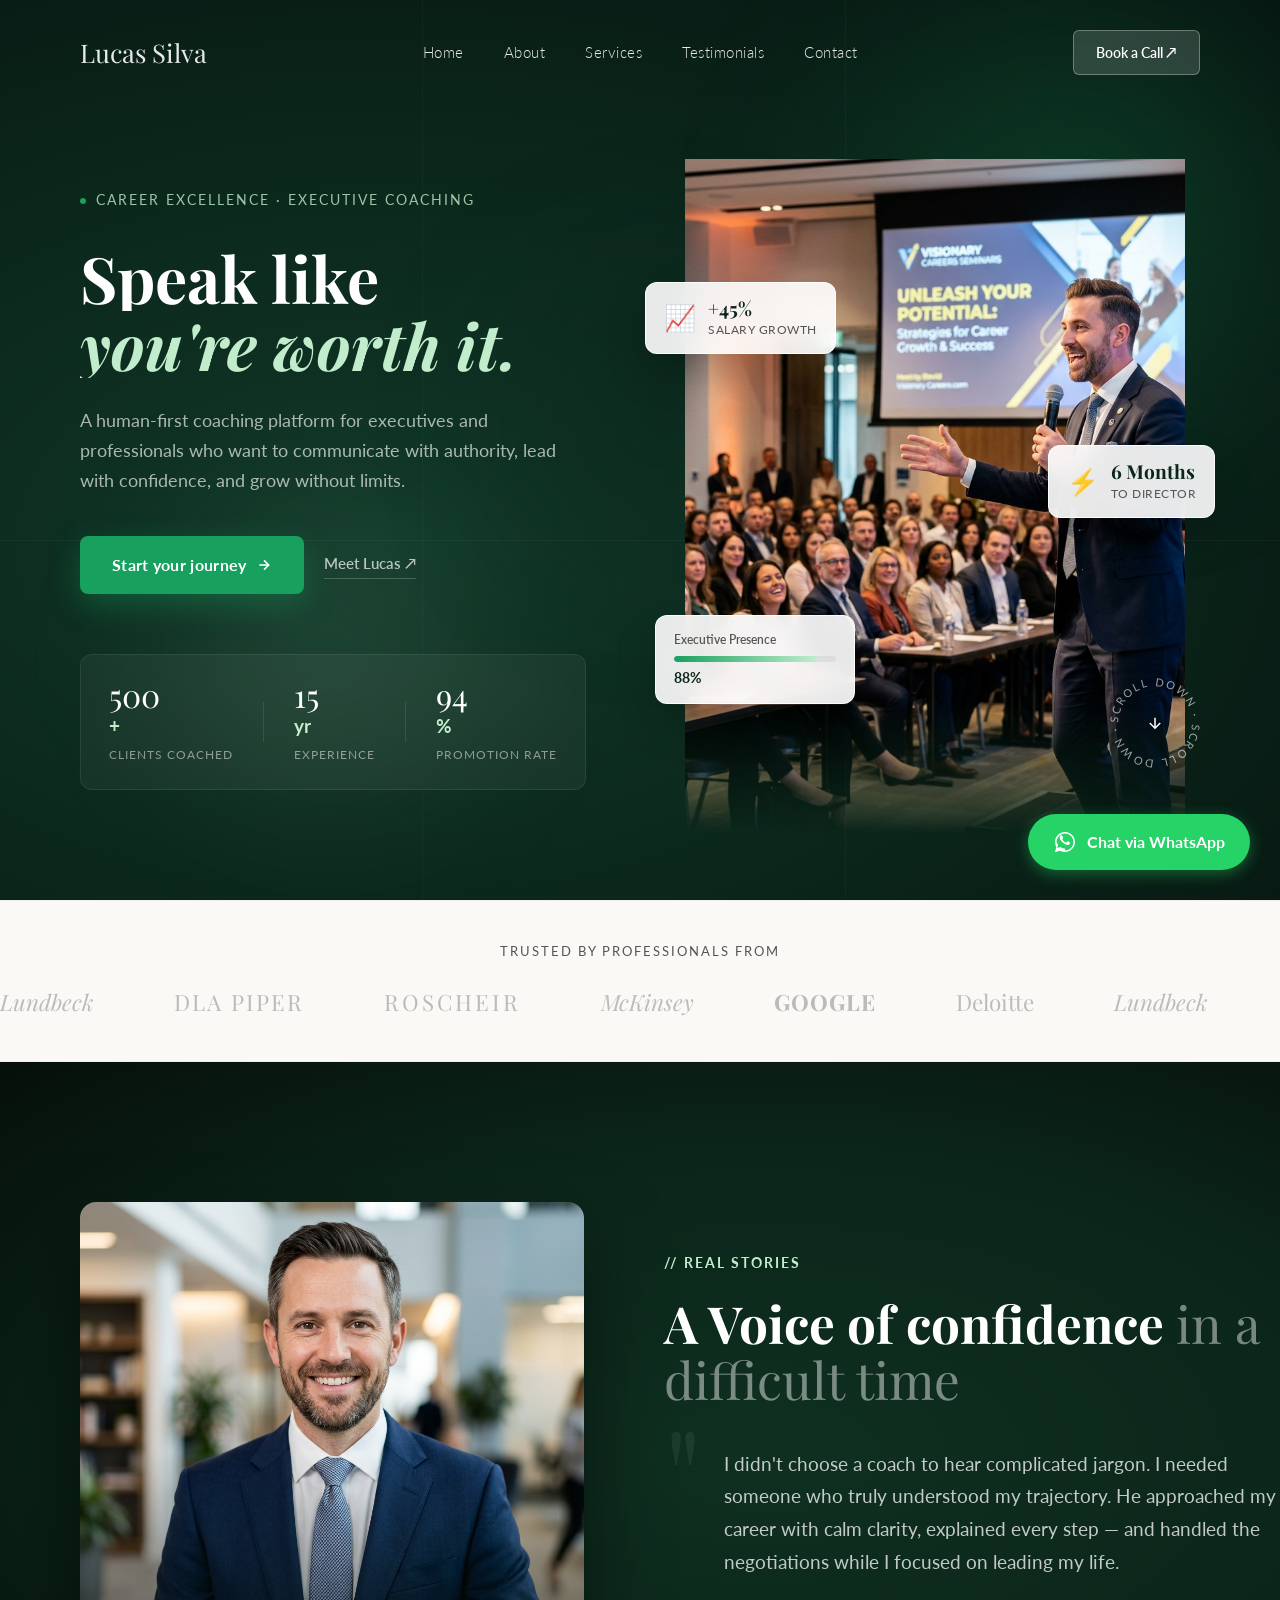
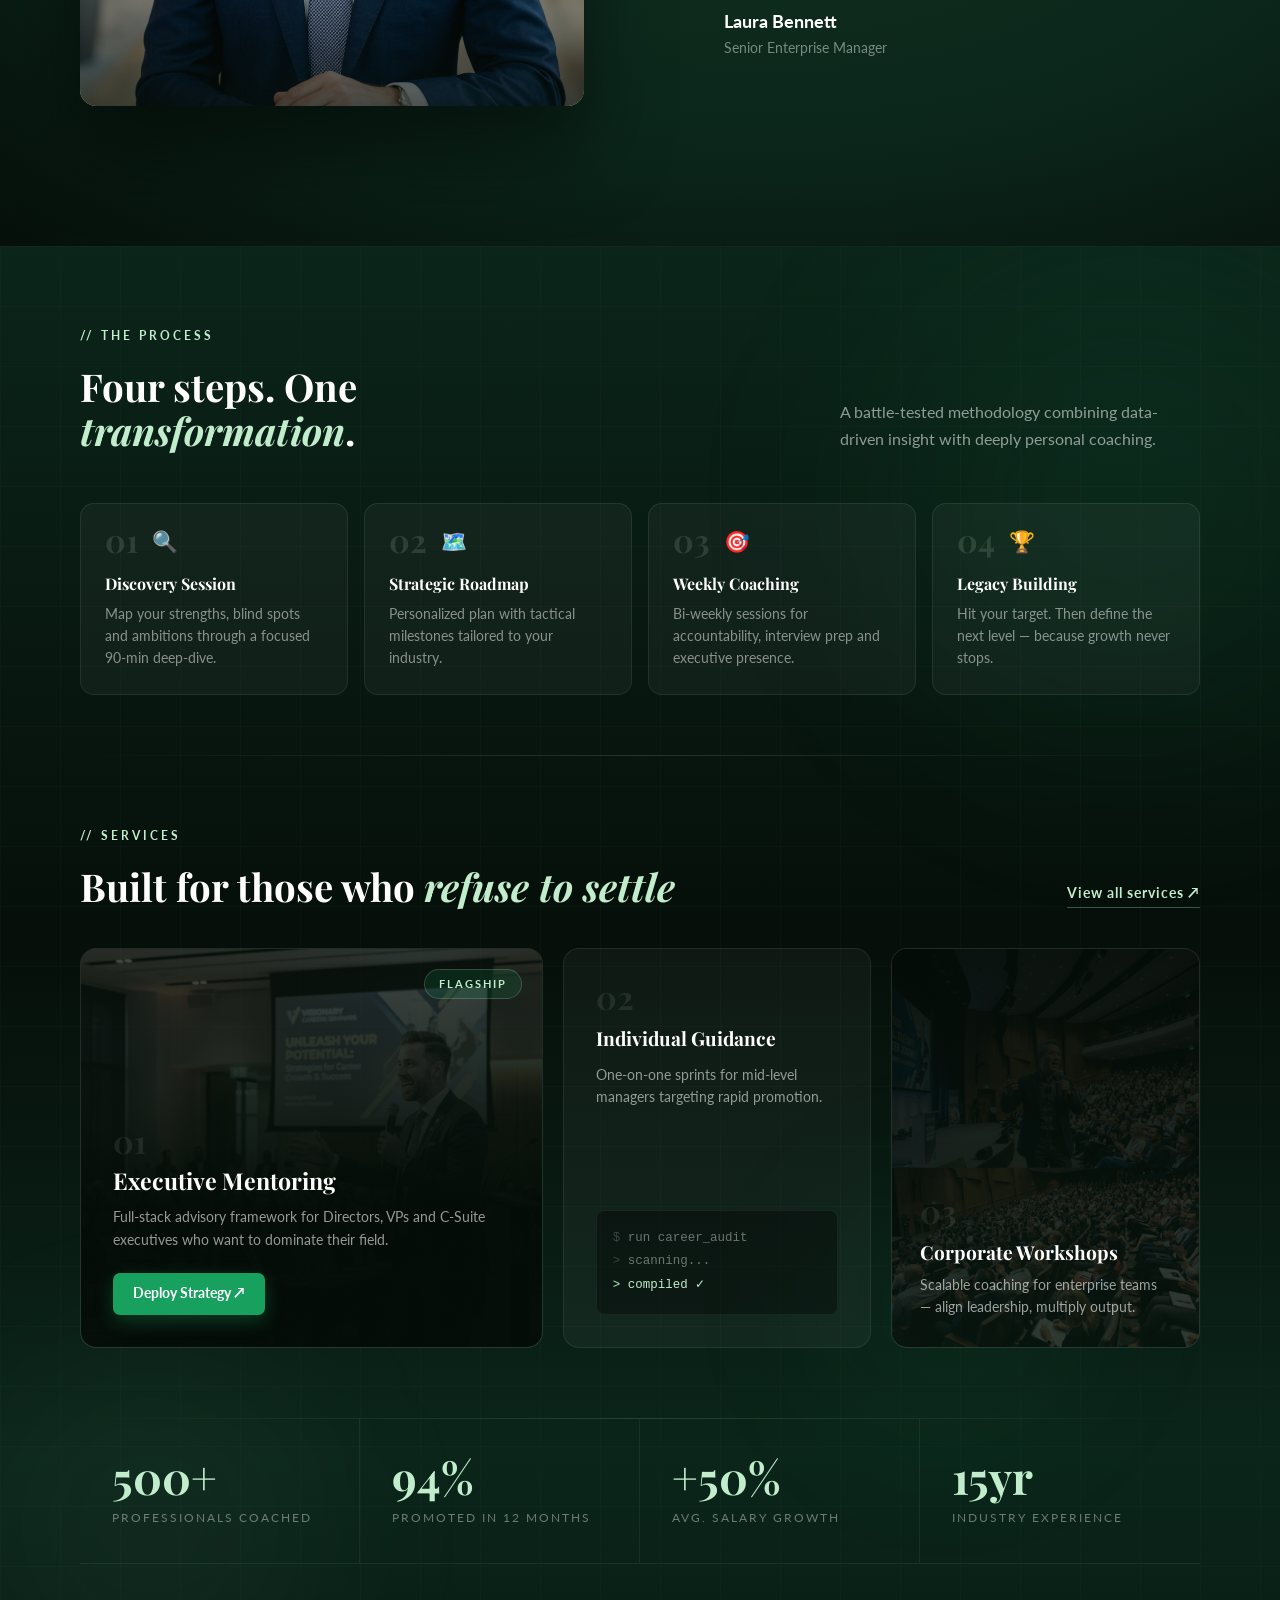
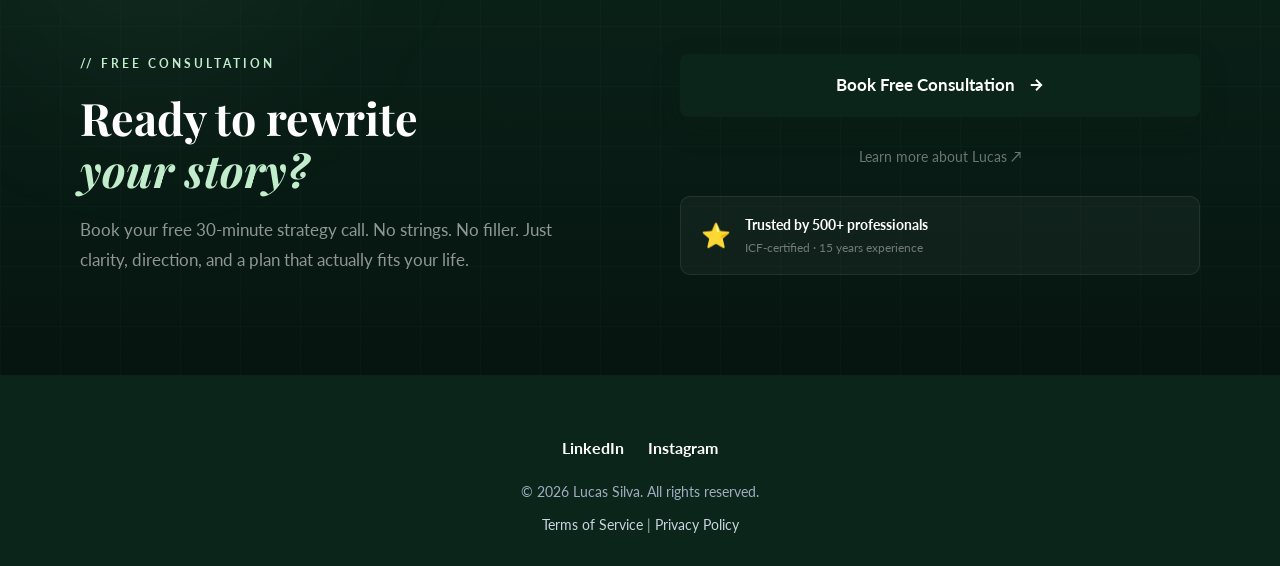
==== commit 17560a12: "Add files via upload" ====
--- a/index.html
+++ b/index.html
@@ -87,7 +87,7 @@
         <!-- Right column: Portrait + floating UI cards -->
         <div class="hero-v2-visual">
             <div class="hero-portrait-wrap">
-                <img src="joao_hero.png" alt="Lucas Silva" class="hero-portrait-img" id="heroPortrait">
+                <img src="assets/joao_hero.png" alt="Lucas Silva" class="hero-portrait-img" id="heroPortrait">
 
                 <!-- Floating stat cards -->
                 <div class="float-card fc-1">
@@ -160,7 +160,7 @@
     <section class="editorial-dark">
         <div class="editorial-grid">
             <div class="editorial-image hidden-fade-up">
-                <img src="joao_profile.png" alt="Lucas Silva">
+                <img src="assets/joao_profile.png" alt="Lucas Silva">
             </div>
             <div class="editorial-content">
                 <span class="editorial-tag">// Real Stories</span>
@@ -278,7 +278,7 @@
 
                     <!-- Card A: Executive (tall, image bg) -->
                     <div class="svc-card-dark" style="position:relative; overflow:hidden; min-height:380px; display:flex; flex-direction:column; justify-content:flex-end; padding:0;">
-                        <img src="joao_hero.png" alt="Executive Mentoring" style="position:absolute; inset:0; width:100%; height:100%; object-fit:cover; object-position:top center; opacity:0.3; filter:saturate(0.5); transition:transform 0.6s ease; transform-origin:center;">
+                        <img src="assets/joao_hero.png" alt="Executive Mentoring" style="position:absolute; inset:0; width:100%; height:100%; object-fit:cover; object-position:top center; opacity:0.3; filter:saturate(0.5); transition:transform 0.6s ease; transform-origin:center;">
                         <div style="position:absolute; inset:0; background:linear-gradient(to top, rgba(4,12,7,0.97) 35%, rgba(4,12,7,0.25) 100%);"></div>
                         <div style="position:absolute; top:20px; right:20px; background:rgba(24,160,94,0.15); border:1px solid rgba(193,237,204,0.2); border-radius:50px; padding:5px 14px; font-size:0.7rem; letter-spacing:2px; text-transform:uppercase; color:var(--secondary-color); font-weight:700;">Flagship</div>
                         <div style="position:relative; z-index:2; padding:32px;">
@@ -305,7 +305,7 @@
 
                     <!-- Card C: Workshops (image) -->
                     <div class="svc-card-dark" style="position:relative; overflow:hidden; min-height:320px; padding:0;">
-                        <img src="joao_workshop.png" alt="Workshops" style="position:absolute; inset:0; width:100%; height:100%; object-fit:cover; object-position:center; opacity:0.45; filter:brightness(0.7); transition:transform 0.6s ease;">
+                        <img src="assets/joao_workshop.png" alt="Workshops" style="position:absolute; inset:0; width:100%; height:100%; object-fit:cover; object-position:center; opacity:0.45; filter:brightness(0.7); transition:transform 0.6s ease;">
                         <div style="position:absolute; inset:0; background:linear-gradient(160deg, rgba(4,12,7,0.9) 0%, rgba(4,12,7,0.4) 100%);"></div>
                         <div style="position:relative; z-index:2; padding:28px; height:100%; display:flex; flex-direction:column; justify-content:flex-end;">
                             <div style="font-family:var(--font-heading); font-size:2rem; color:rgba(193,237,204,0.1); font-weight:700; line-height:1; margin-bottom:10px;">03</div>
